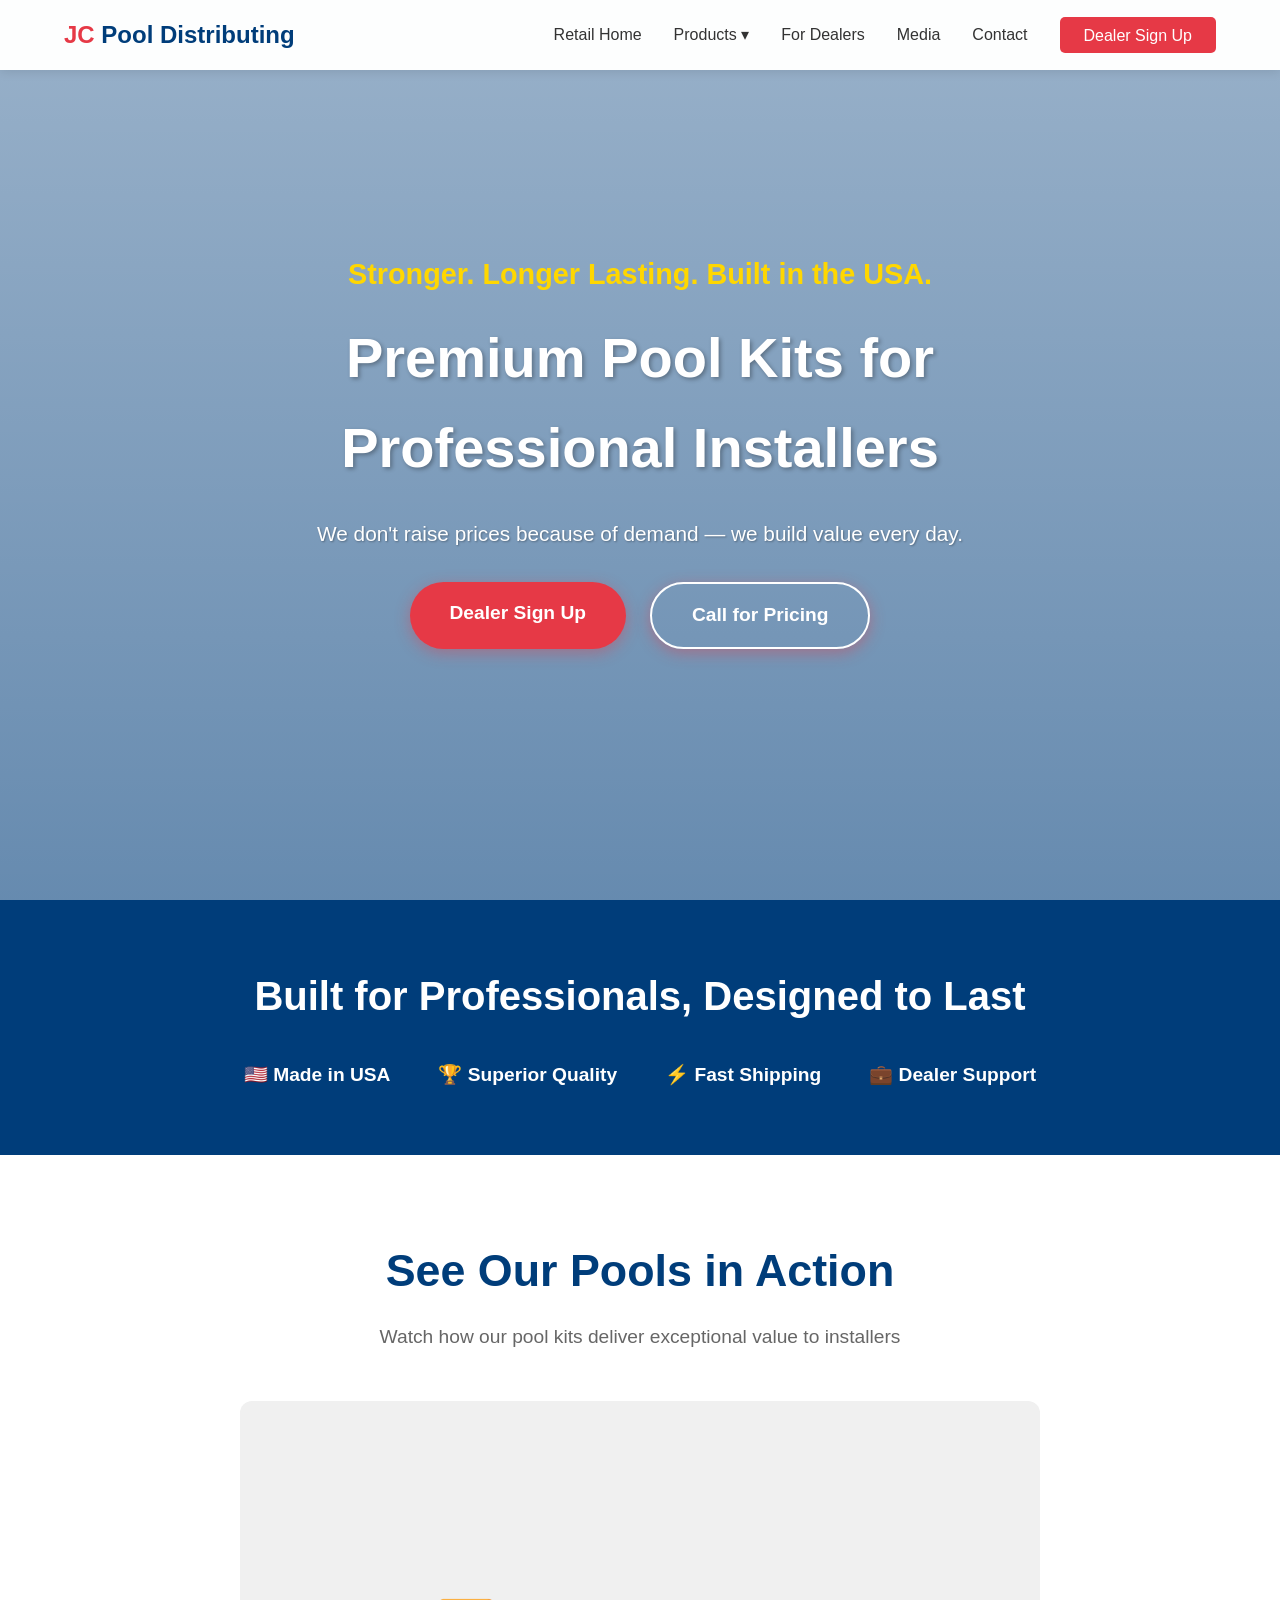
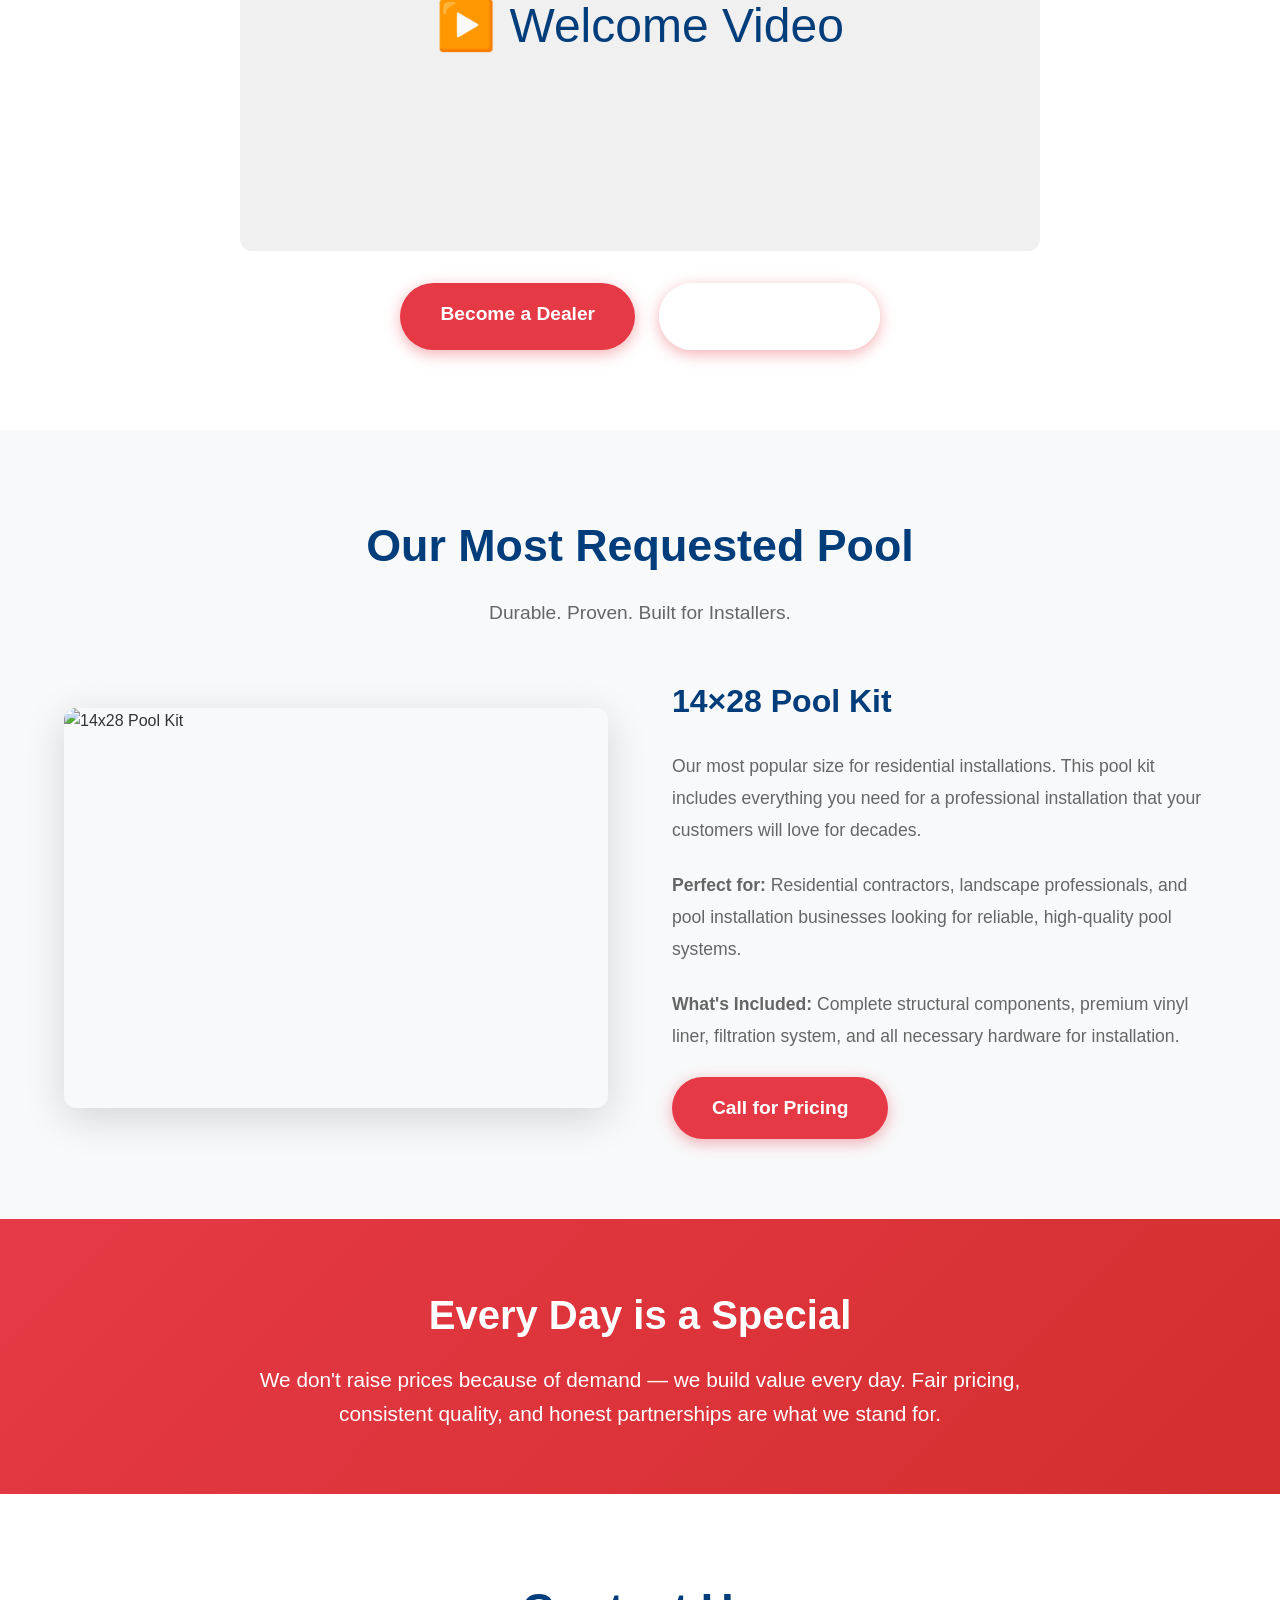
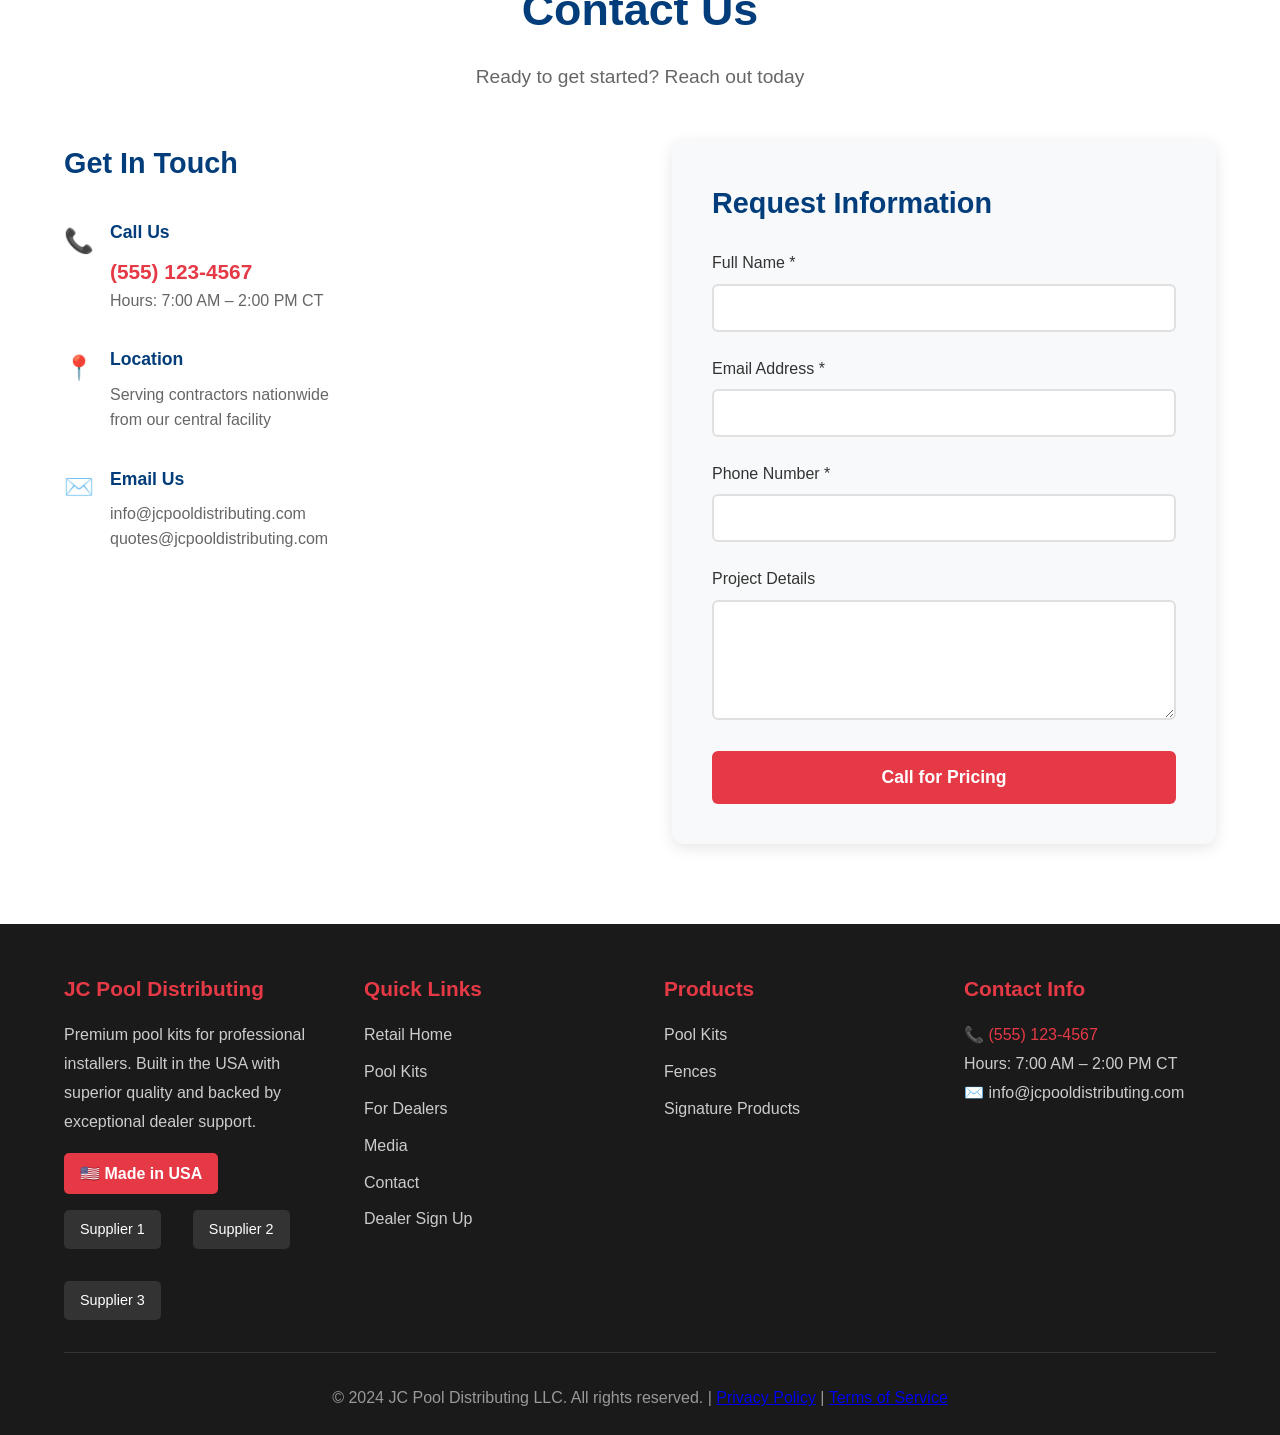
==== index.html @ 0f66ebbb "Create JC Pool Distributing website with separated CSS - Split CSS into external styles.css file for" ====
<!DOCTYPE html>
<html lang="en">
<head>
    <meta charset="UTF-8">
    <meta name="viewport" content="width=device-width, initial-scale=1.0">
    <title>JC Pool Distributing LLC - Stronger. Longer Lasting. Built in the USA.</title>
    <link rel="stylesheet" href="styles.css">
</head>
<body>
    <!-- Navigation -->
    <nav>
        <div class="nav-container">
            <div class="logo">
                <span class="logo-highlight">JC</span> Pool Distributing
            </div>
            <ul class="nav-links">
                <li><a href="index.html">Retail Home</a></li>
                <li class="dropdown">
                    <a href="#products">Products ▾</a>
                    <div class="dropdown-content">
                        <a href="pool-kits.html">Pool Kits</a>
                        <a href="fences.html">Fences</a>
                        <a href="signature-products.html">Signature Products</a>
                    </div>
                </li>
                <li><a href="for-dealers.html">For Dealers</a></li>
                <li><a href="media.html">Media</a></li>
                <li><a href="contact.html">Contact</a></li>
                <li><a href="dealer-signup.html" class="nav-cta">Dealer Sign Up</a></li>
            </ul>
        </div>
    </nav>

    <!-- Hero Section -->
    <section class="hero" id="home">
        <div class="hero-content">
            <div class="hero-tagline">Stronger. Longer Lasting. Built in the USA.</div>
            <h1>Premium Pool Kits for Professional Installers</h1>
            <p>We don't raise prices because of demand — we build value every day.</p>
            <div class="cta-buttons">
                <a href="dealer-signup.html" class="cta-button">Dealer Sign Up</a>
                <a href="tel:+15551234567" class="cta-button secondary">Call for Pricing</a>
            </div>
        </div>
    </section>

    <!-- Value Proposition -->
    <section class="value-prop">
        <h2>Built for Professionals, Designed to Last</h2>
        <div class="value-badges">
            <div class="badge">🇺🇸 Made in USA</div>
            <div class="badge">🏆 Superior Quality</div>
            <div class="badge">⚡ Fast Shipping</div>
            <div class="badge">💼 Dealer Support</div>
        </div>
    </section>

    <!-- Welcome Video Section -->
    <section class="video-section">
        <div class="section-title">
            <h2>See Our Pools in Action</h2>
            <p>Watch how our pool kits deliver exceptional value to installers</p>
        </div>
        <div class="video-placeholder">
            ▶️ Welcome Video
        </div>
        <div class="cta-buttons">
            <a href="dealer-signup.html" class="cta-button">Become a Dealer</a>
            <a href="tel:+15551234567" class="cta-button secondary">Call for Pricing</a>
        </div>
    </section>

    <!-- Featured Product -->
    <section class="featured-product">
        <div class="section-title">
            <h2>Our Most Requested Pool</h2>
            <p>Durable. Proven. Built for Installers.</p>
        </div>

        <div class="product-showcase">
            <img src="https://images.unsplash.com/photo-1584622650111-993a426fbf0a?w=800&q=80" alt="14x28 Pool Kit" class="product-image">
            <div class="product-info">
                <h3>14×28 Pool Kit</h3>
                <p>Our most popular size for residential installations. This pool kit includes everything you need for a professional installation that your customers will love for decades.</p>
                <p><strong>Perfect for:</strong> Residential contractors, landscape professionals, and pool installation businesses looking for reliable, high-quality pool systems.</p>
                <p><strong>What's Included:</strong> Complete structural components, premium vinyl liner, filtration system, and all necessary hardware for installation.</p>
                <a href="tel:+15551234567" class="cta-button">Call for Pricing</a>
            </div>
        </div>
    </section>

    <!-- Every Day is Special -->
    <section class="special-message">
        <h2>Every Day is a Special</h2>
        <p>We don't raise prices because of demand — we build value every day. Fair pricing, consistent quality, and honest partnerships are what we stand for.</p>
    </section>

    <!-- Contact Section -->
    <section class="contact" id="contact">
        <div class="section-title">
            <h2>Contact Us</h2>
            <p>Ready to get started? Reach out today</p>
        </div>

        <div class="contact-container">
            <div class="contact-info">
                <h3>Get In Touch</h3>

                <div class="contact-item">
                    <div class="contact-icon">📞</div>
                    <div class="contact-details">
                        <h4>Call Us</h4>
                        <a href="tel:+15551234567">(555) 123-4567</a>
                        <p>Hours: 7:00 AM – 2:00 PM CT</p>
                    </div>
                </div>

                <div class="contact-item">
                    <div class="contact-icon">📍</div>
                    <div class="contact-details">
                        <h4>Location</h4>
                        <p>Serving contractors nationwide<br>from our central facility</p>
                    </div>
                </div>

                <div class="contact-item">
                    <div class="contact-icon">✉️</div>
                    <div class="contact-details">
                        <h4>Email Us</h4>
                        <p>info@jcpooldistributing.com<br>quotes@jcpooldistributing.com</p>
                    </div>
                </div>
            </div>

            <div class="contact-form">
                <h3>Request Information</h3>
                <form>
                    <div class="form-group">
                        <label for="name">Full Name *</label>
                        <input type="text" id="name" name="name" required>
                    </div>

                    <div class="form-group">
                        <label for="email">Email Address *</label>
                        <input type="email" id="email" name="email" required>
                    </div>

                    <div class="form-group">
                        <label for="phone">Phone Number *</label>
                        <input type="tel" id="phone" name="phone" required>
                    </div>

                    <div class="form-group">
                        <label for="project">Project Details</label>
                        <textarea id="project" name="project"></textarea>
                    </div>

                    <button type="submit" class="submit-button">Call for Pricing</button>
                </form>
            </div>
        </div>
    </section>

    <!-- Footer -->
    <footer class="footer">
        <div class="footer-content">
            <div class="footer-section">
                <h3>JC Pool Distributing</h3>
                <p>Premium pool kits for professional installers. Built in the USA with superior quality and backed by exceptional dealer support.</p>
                <div class="made-in-usa">🇺🇸 Made in USA</div>
                <div class="supplier-logos">
                    <div class="supplier-logo">Supplier 1</div>
                    <div class="supplier-logo">Supplier 2</div>
                    <div class="supplier-logo">Supplier 3</div>
                </div>
            </div>

            <div class="footer-section">
                <h3>Quick Links</h3>
                <ul class="footer-links">
                    <li><a href="index.html">Retail Home</a></li>
                    <li><a href="pool-kits.html">Pool Kits</a></li>
                    <li><a href="for-dealers.html">For Dealers</a></li>
                    <li><a href="media.html">Media</a></li>
                    <li><a href="contact.html">Contact</a></li>
                    <li><a href="dealer-signup.html">Dealer Sign Up</a></li>
                </ul>
            </div>

            <div class="footer-section">
                <h3>Products</h3>
                <ul class="footer-links">
                    <li><a href="pool-kits.html">Pool Kits</a></li>
                    <li><a href="fences.html">Fences</a></li>
                    <li><a href="signature-products.html">Signature Products</a></li>
                </ul>
            </div>

            <div class="footer-section">
                <h3>Contact Info</h3>
                <p>📞 <a href="tel:+15551234567" style="color: #e63946;">(555) 123-4567</a></p>
                <p>Hours: 7:00 AM – 2:00 PM CT</p>
                <p>✉️ info@jcpooldistributing.com</p>
            </div>
        </div>

        <div class="footer-bottom">
            <p>&copy; 2024 JC Pool Distributing LLC. All rights reserved. | <a href="#">Privacy Policy</a> | <a href="#">Terms of Service</a></p>
        </div>
    </footer>

</body>
</html>
---- styles.css ----
* {
    margin: 0;
    padding: 0;
    box-sizing: border-box;
}

body {
    font-family: 'Segoe UI', Tahoma, Geneva, Verdana, sans-serif;
    line-height: 1.6;
    color: #333;
}

/* Navigation */
nav {
    position: fixed;
    top: 0;
    width: 100%;
    background: rgba(255, 255, 255, 0.98);
    padding: 1rem 5%;
    box-shadow: 0 2px 10px rgba(0,0,0,0.1);
    z-index: 1000;
}

.nav-container {
    display: flex;
    justify-content: space-between;
    align-items: center;
    max-width: 1400px;
    margin: 0 auto;
}

.logo {
    font-size: 1.5rem;
    font-weight: bold;
    color: #003d7a;
}

.logo-highlight {
    color: #e63946;
}

.nav-links {
    display: flex;
    gap: 2rem;
    list-style: none;
    align-items: center;
}

.nav-links a {
    text-decoration: none;
    color: #333;
    font-weight: 500;
    transition: color 0.3s;
}

.nav-links a:hover {
    color: #003d7a;
}

.nav-cta {
    background: #e63946;
    color: white !important;
    padding: 0.6rem 1.5rem;
    border-radius: 5px;
    transition: all 0.3s;
}

.nav-cta:hover {
    background: #d32f2f;
    transform: translateY(-2px);
}

/* Dropdown Menu */
.dropdown {
    position: relative;
}

.dropdown-content {
    display: none;
    position: absolute;
    top: 100%;
    left: 0;
    background: white;
    min-width: 200px;
    box-shadow: 0 4px 15px rgba(0,0,0,0.15);
    border-radius: 5px;
    margin-top: 0.5rem;
}

.dropdown:hover .dropdown-content {
    display: block;
}

.dropdown-content a {
    display: block;
    padding: 0.8rem 1.5rem;
    color: #333;
    text-decoration: none;
    transition: background 0.3s;
}

.dropdown-content a:hover {
    background: #f5f5f5;
    color: #003d7a;
}

/* Hero Section */
.hero {
    height: 100vh;
    background: linear-gradient(rgba(0, 61, 122, 0.4), rgba(0, 61, 122, 0.6)),
                url('https://images.unsplash.com/photo-1576013551627-0cc20b96c2a7?w=1920&q=80') center/cover no-repeat;
    display: flex;
    align-items: center;
    justify-content: center;
    text-align: center;
    color: white;
    padding: 0 5%;
}

.hero-content {
    max-width: 900px;
    animation: fadeInUp 1s ease-out;
}

.hero h1 {
    font-size: 3.5rem;
    margin-bottom: 1.5rem;
    font-weight: 700;
    text-shadow: 2px 2px 4px rgba(0,0,0,0.3);
}

.hero-tagline {
    font-size: 1.8rem;
    margin-bottom: 1rem;
    font-weight: 600;
    color: #ffd700;
}

.hero p {
    font-size: 1.3rem;
    margin-bottom: 2rem;
    text-shadow: 1px 1px 2px rgba(0,0,0,0.3);
}

.cta-buttons {
    display: flex;
    gap: 1.5rem;
    justify-content: center;
    flex-wrap: wrap;
}

.cta-button {
    display: inline-block;
    padding: 1rem 2.5rem;
    background: #e63946;
    color: white;
    text-decoration: none;
    font-size: 1.2rem;
    font-weight: 600;
    border-radius: 50px;
    transition: all 0.3s;
    box-shadow: 0 4px 15px rgba(230,57,70,0.4);
}

.cta-button:hover {
    background: #d32f2f;
    transform: translateY(-3px);
    box-shadow: 0 6px 20px rgba(230,57,70,0.6);
}

.cta-button.secondary {
    background: transparent;
    border: 2px solid white;
}

.cta-button.secondary:hover {
    background: white;
    color: #003d7a;
}

@keyframes fadeInUp {
    from {
        opacity: 0;
        transform: translateY(30px);
    }
    to {
        opacity: 1;
        transform: translateY(0);
    }
}

/* Value Proposition Section */
.value-prop {
    padding: 4rem 5%;
    background: #003d7a;
    color: white;
    text-align: center;
}

.value-prop h2 {
    font-size: 2.5rem;
    margin-bottom: 1rem;
}

.value-badges {
    display: flex;
    justify-content: center;
    gap: 3rem;
    margin-top: 2rem;
    flex-wrap: wrap;
}

.badge {
    font-size: 1.2rem;
    font-weight: 600;
}

/* Video Section */
.video-section {
    padding: 5rem 5%;
    background: white;
    text-align: center;
}

.section-title {
    text-align: center;
    margin-bottom: 3rem;
}

.section-title h2 {
    font-size: 2.8rem;
    color: #003d7a;
    margin-bottom: 1rem;
}

.section-title p {
    font-size: 1.2rem;
    color: #666;
}

.video-placeholder {
    max-width: 800px;
    margin: 0 auto 2rem;
    aspect-ratio: 16/9;
    background: #f0f0f0;
    border-radius: 12px;
    display: flex;
    align-items: center;
    justify-content: center;
    font-size: 3rem;
    color: #003d7a;
    cursor: pointer;
    transition: transform 0.3s;
}

.video-placeholder:hover {
    transform: scale(1.02);
}

/* Featured Product */
.featured-product {
    padding: 5rem 5%;
    background: #f8f9fa;
}

.product-showcase {
    max-width: 1200px;
    margin: 3rem auto 0;
    display: grid;
    grid-template-columns: 1fr 1fr;
    gap: 4rem;
    align-items: center;
}

.product-image {
    width: 100%;
    height: 400px;
    object-fit: cover;
    border-radius: 12px;
    box-shadow: 0 10px 40px rgba(0,0,0,0.15);
}

.product-info h3 {
    font-size: 2rem;
    color: #003d7a;
    margin-bottom: 1.5rem;
}

.product-info p {
    color: #666;
    line-height: 1.8;
    margin-bottom: 1.5rem;
    font-size: 1.1rem;
}

/* Special Message */
.special-message {
    padding: 4rem 5%;
    background: linear-gradient(135deg, #e63946 0%, #d32f2f 100%);
    color: white;
    text-align: center;
}

.special-message h2 {
    font-size: 2.5rem;
    margin-bottom: 1rem;
}

.special-message p {
    font-size: 1.3rem;
    max-width: 800px;
    margin: 0 auto;
}

/* Contact Section */
.contact {
    padding: 5rem 5%;
    background: white;
}

.contact-container {
    max-width: 1200px;
    margin: 3rem auto 0;
    display: grid;
    grid-template-columns: 1fr 1fr;
    gap: 4rem;
}

.contact-info h3 {
    font-size: 1.8rem;
    color: #003d7a;
    margin-bottom: 2rem;
}

.contact-item {
    display: flex;
    align-items: flex-start;
    gap: 1rem;
    margin-bottom: 2rem;
}

.contact-icon {
    font-size: 1.5rem;
    margin-top: 0.2rem;
    color: #e63946;
}

.contact-details h4 {
    font-size: 1.1rem;
    margin-bottom: 0.5rem;
    color: #003d7a;
}

.contact-details p {
    color: #666;
    line-height: 1.6;
}

.contact-details a {
    color: #e63946;
    text-decoration: none;
    font-weight: 600;
    font-size: 1.3rem;
}

.contact-details a:hover {
    text-decoration: underline;
}

.contact-form {
    background: #f8f9fa;
    padding: 2.5rem;
    border-radius: 12px;
    box-shadow: 0 4px 15px rgba(0,0,0,0.1);
}

.contact-form h3 {
    color: #003d7a;
    font-size: 1.8rem;
    margin-bottom: 1.5rem;
}

.form-group {
    margin-bottom: 1.5rem;
}

.form-group label {
    display: block;
    color: #333;
    font-weight: 500;
    margin-bottom: 0.5rem;
}

.form-group input,
.form-group textarea,
.form-group select {
    width: 100%;
    padding: 0.8rem;
    border: 2px solid #e0e0e0;
    border-radius: 6px;
    font-size: 1rem;
    font-family: inherit;
    transition: border-color 0.3s;
}

.form-group input:focus,
.form-group textarea:focus,
.form-group select:focus {
    outline: none;
    border-color: #003d7a;
}

.form-group textarea {
    resize: vertical;
    min-height: 120px;
}

.submit-button {
    width: 100%;
    padding: 1rem;
    background: #e63946;
    color: white;
    border: none;
    border-radius: 6px;
    font-size: 1.1rem;
    font-weight: 600;
    cursor: pointer;
    transition: all 0.3s;
}

.submit-button:hover {
    background: #d32f2f;
    transform: translateY(-2px);
    box-shadow: 0 4px 15px rgba(230,57,70,0.4);
}

/* Footer */
.footer {
    background: #1a1a1a;
    color: white;
    padding: 3rem 5% 1.5rem;
}

.footer-content {
    max-width: 1200px;
    margin: 0 auto;
    display: grid;
    grid-template-columns: repeat(auto-fit, minmax(250px, 1fr));
    gap: 3rem;
    margin-bottom: 2rem;
}

.footer-section h3 {
    font-size: 1.3rem;
    margin-bottom: 1rem;
    color: #e63946;
}

.footer-section p,
.footer-section a {
    color: #ccc;
    line-height: 1.8;
    text-decoration: none;
}

.footer-section a:hover {
    color: #e63946;
}

.footer-links {
    list-style: none;
}

.footer-links li {
    margin-bottom: 0.5rem;
}

.made-in-usa {
    background: #e63946;
    color: white;
    padding: 0.5rem 1rem;
    border-radius: 5px;
    display: inline-block;
    font-weight: 600;
    margin-top: 1rem;
}

.supplier-logos {
    display: flex;
    gap: 2rem;
    flex-wrap: wrap;
    margin-top: 1rem;
    align-items: center;
}

.supplier-logo {
    padding: 0.5rem 1rem;
    background: #333;
    border-radius: 5px;
    font-size: 0.9rem;
    transition: background 0.3s;
}

.supplier-logo:hover {
    background: #444;
}

.footer-bottom {
    text-align: center;
    padding-top: 2rem;
    border-top: 1px solid #333;
    color: #999;
}

/* Checkbox Group */
.checkbox-group {
    display: flex;
    flex-direction: column;
    gap: 0.5rem;
}

.checkbox-group label {
    display: flex;
    align-items: center;
    gap: 0.5rem;
    font-weight: normal;
}

.checkbox-group input[type="checkbox"] {
    width: auto;
}

/* Responsive Design */
@media (max-width: 768px) {
    .hero h1 {
        font-size: 2.5rem;
    }

    .hero p {
        font-size: 1.2rem;
    }

    .nav-links {
        gap: 1rem;
        font-size: 0.9rem;
    }

    .logo {
        font-size: 1.3rem;
    }

    .section-title h2 {
        font-size: 2.2rem;
    }

    .product-showcase {
        grid-template-columns: 1fr;
        gap: 2rem;
    }

    .product-image {
        height: 300px;
    }

    .contact-container {
        grid-template-columns: 1fr;
        gap: 3rem;
    }

    .footer-content {
        grid-template-columns: 1fr;
        gap: 2rem;
    }

    .cta-buttons {
        flex-direction: column;
    }

    .value-badges {
        flex-direction: column;
        gap: 1rem;
    }
}

@media (max-width: 480px) {
    .hero h1 {
        font-size: 2rem;
    }

    .hero-tagline {
        font-size: 1.4rem;
    }

    .hero p {
        font-size: 1rem;
    }

    .cta-button {
        padding: 0.8rem 2rem;
        font-size: 1rem;
    }

    .section-title h2 {
        font-size: 1.8rem;
    }

    .contact-form {
        padding: 1.5rem;
    }

    .contact-info h3,
    .contact-form h3 {
        font-size: 1.5rem;
    }

    .product-image {
        height: 250px;
    }
}
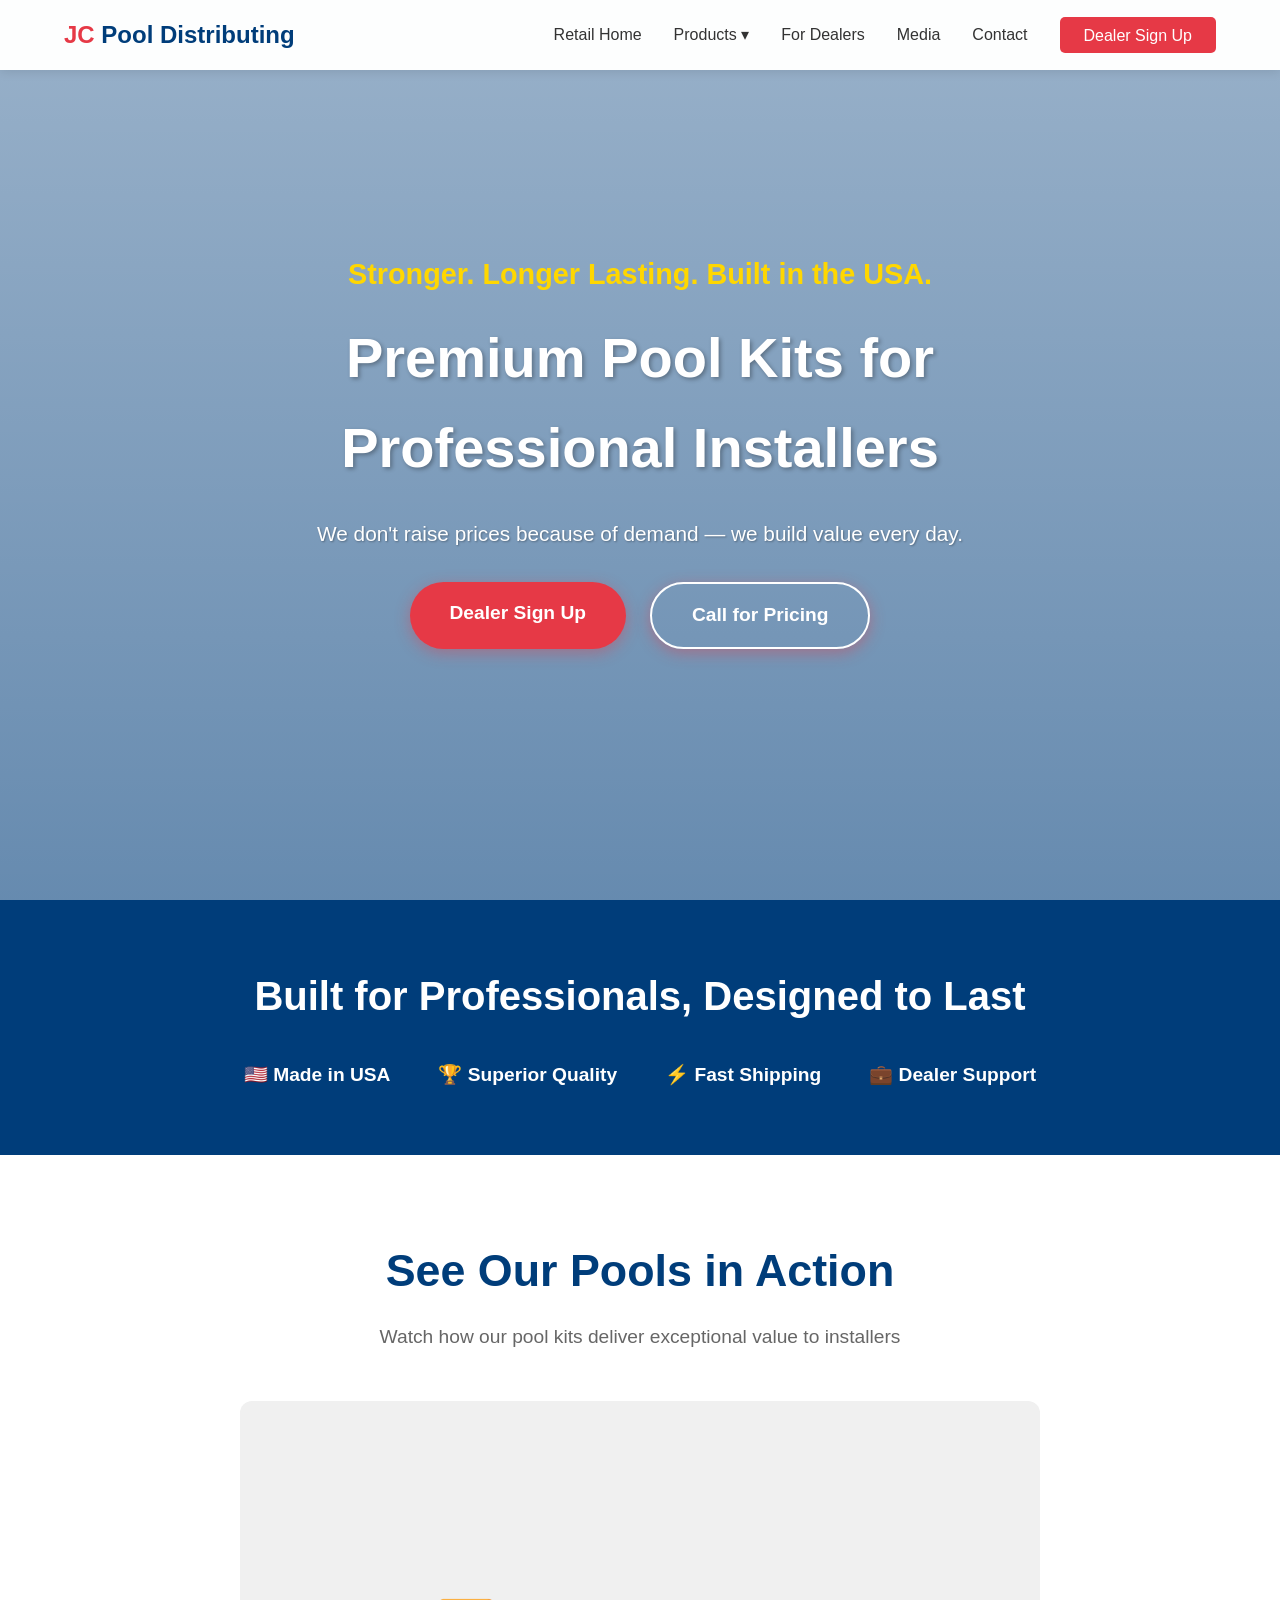
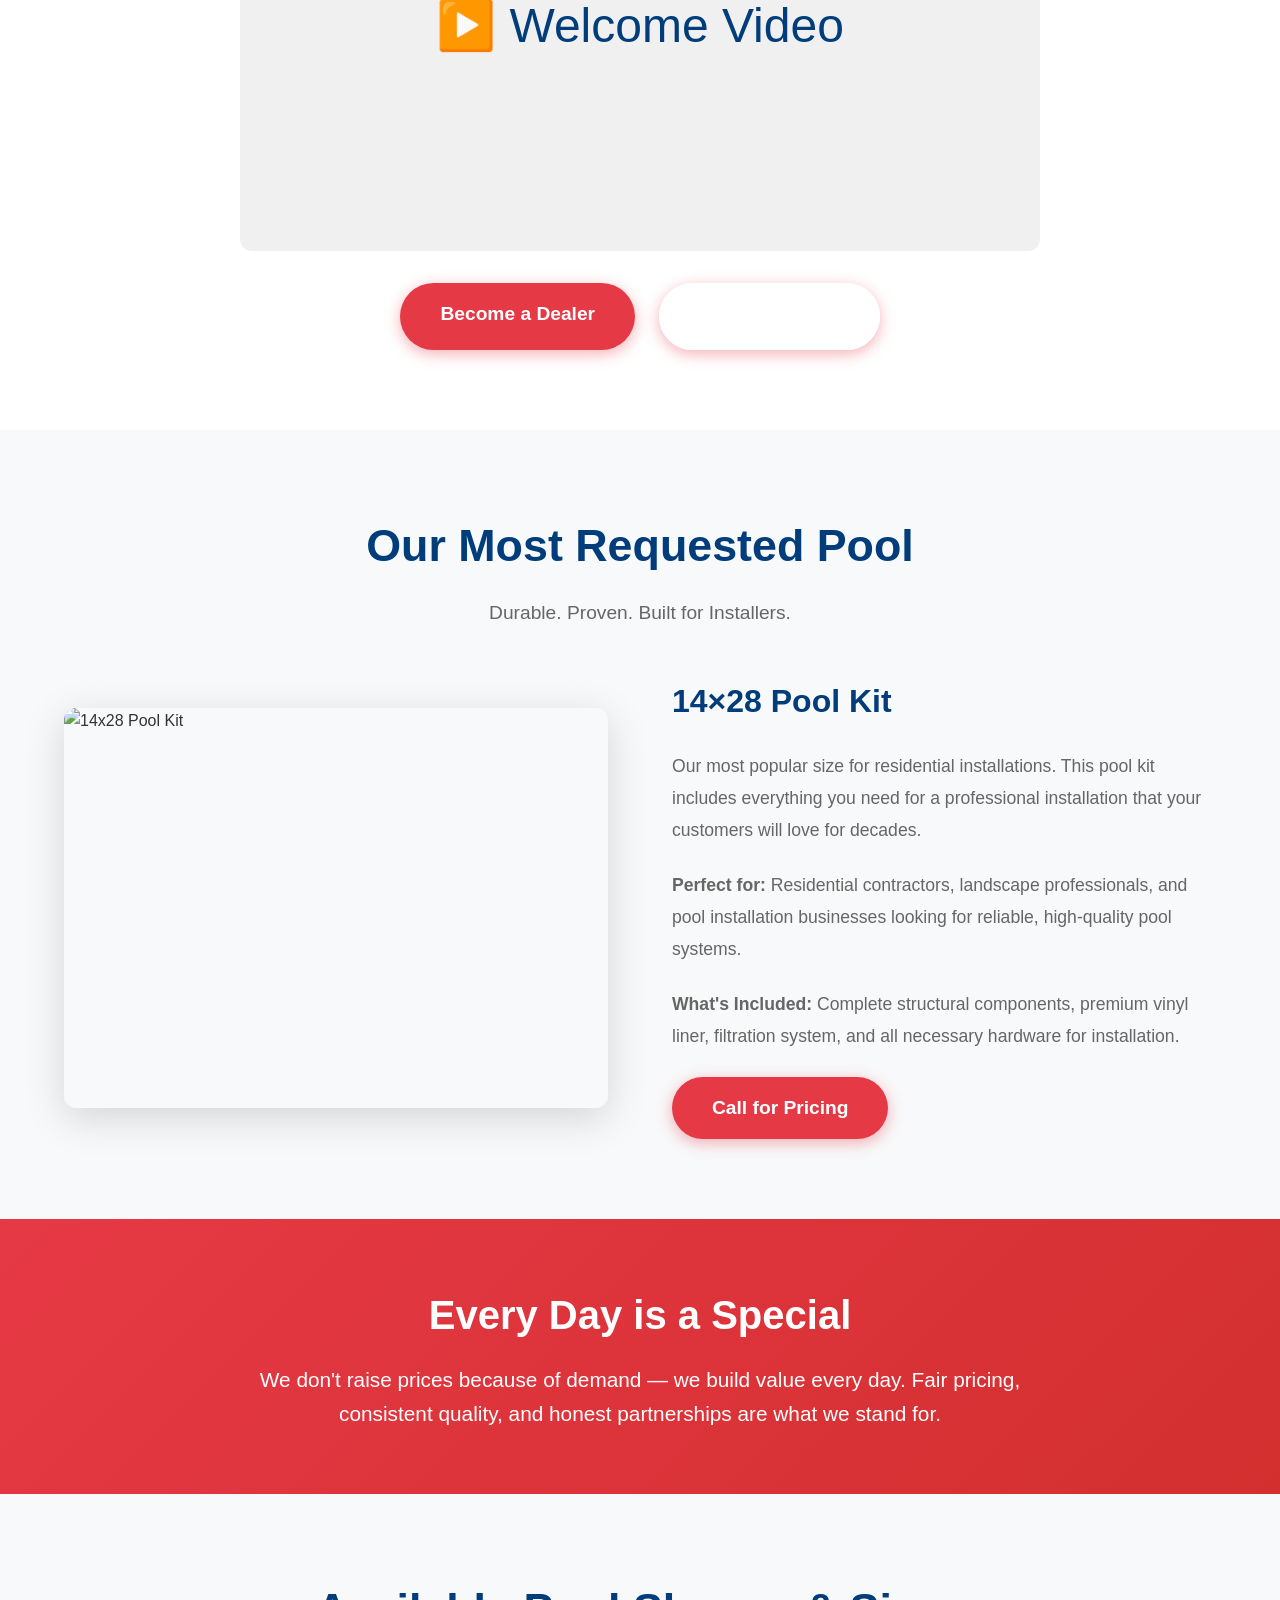
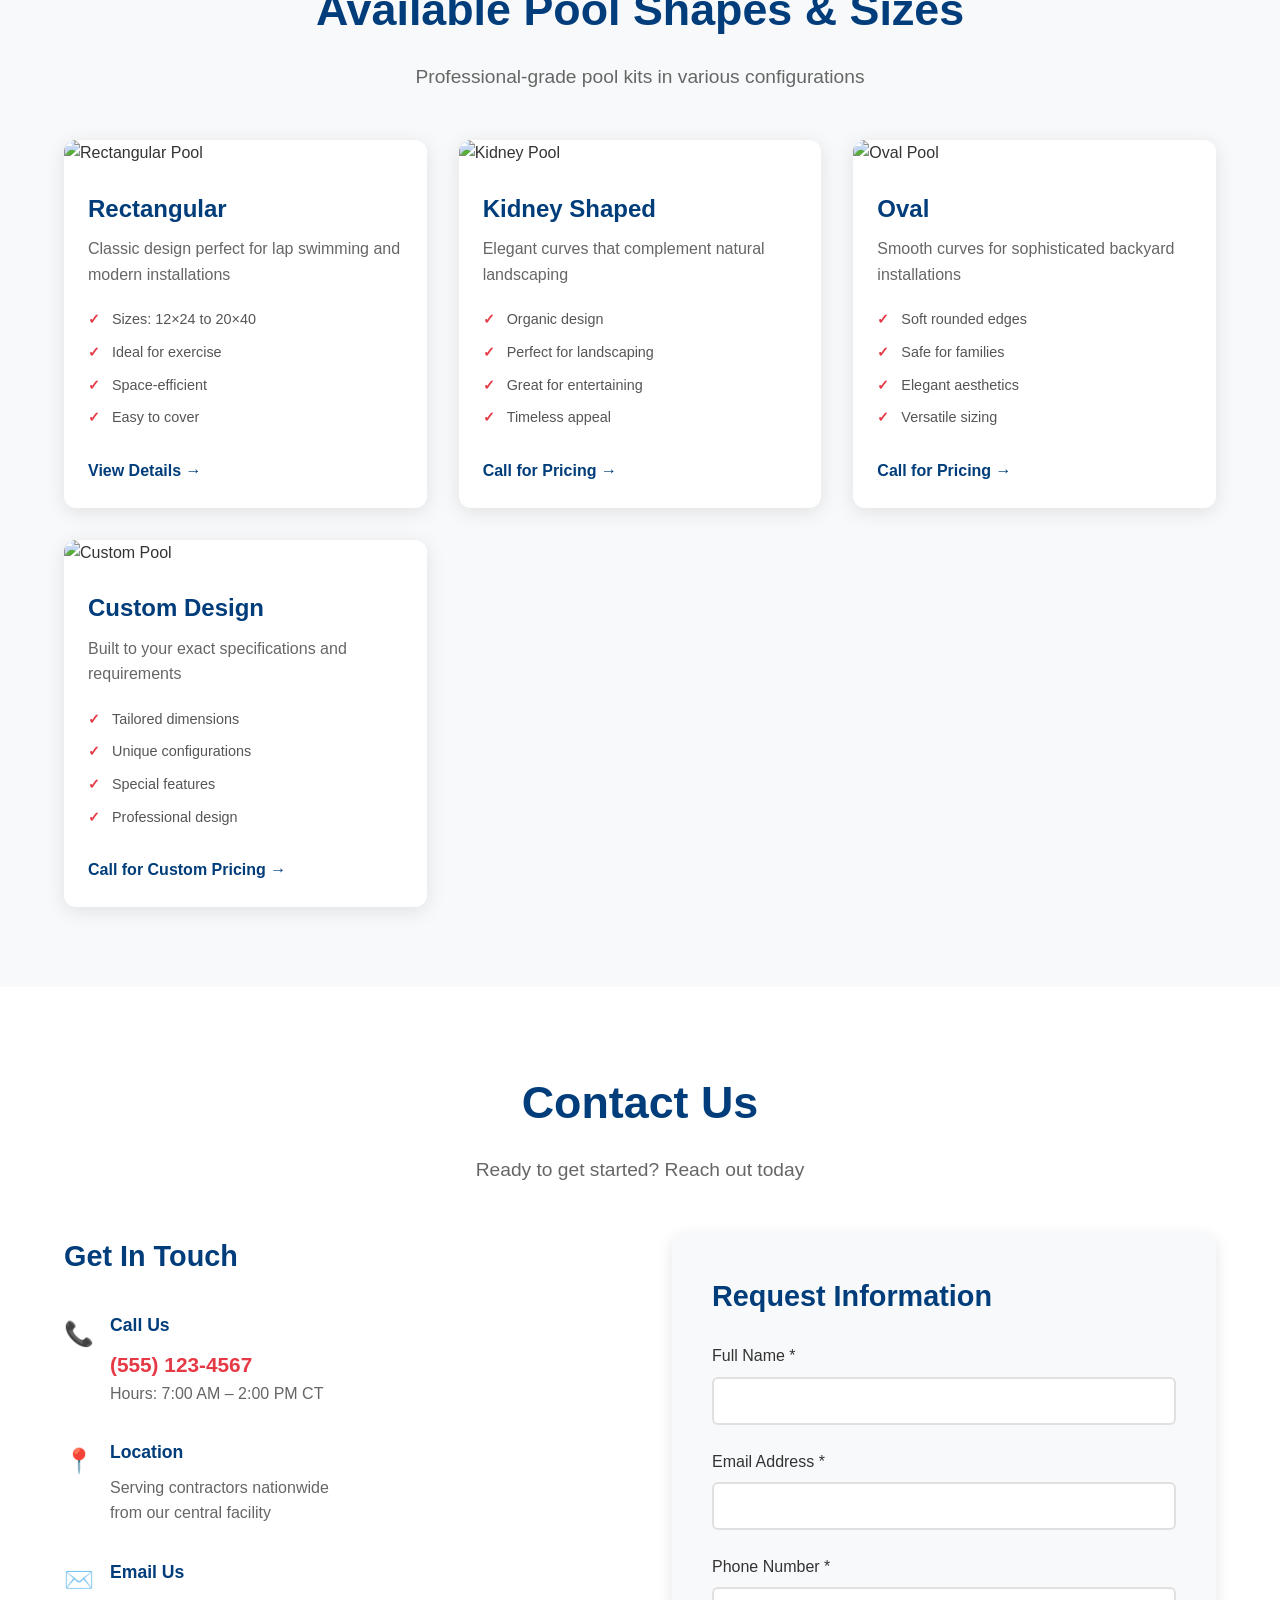
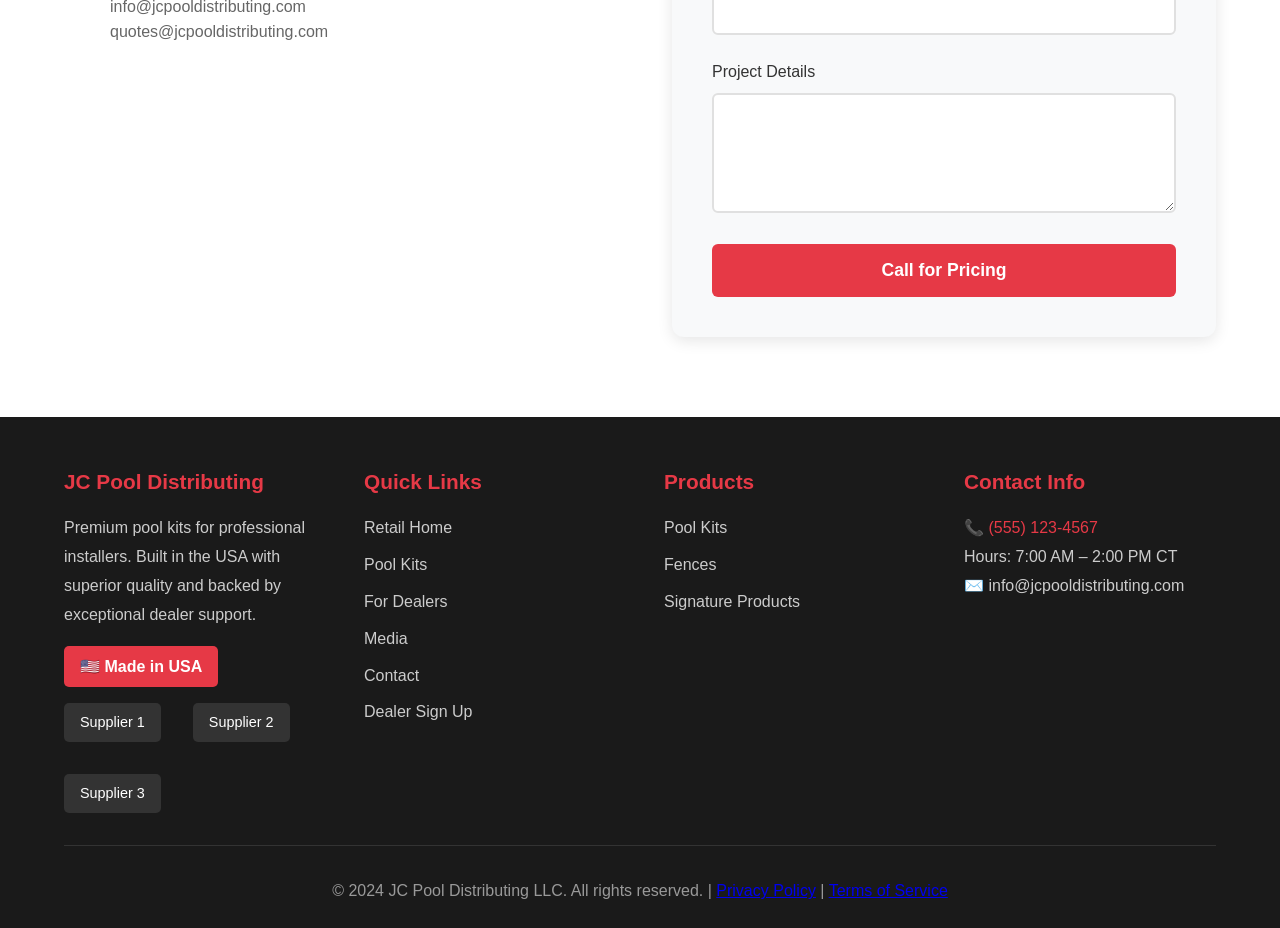
==== commit 20d7602c: "Add pool shapes showcase section to homepage - Added new "Available Pool Shapes & Sizes" section to " ====
--- a/index.html
+++ b/index.html
@@ -95,6 +95,80 @@
         <p>We don't raise prices because of demand — we build value every day. Fair pricing, consistent quality, and honest partnerships are what we stand for.</p>
     </section>
 
+    <!-- Pool Shapes Section -->
+    <section class="pool-shapes">
+        <div class="section-title">
+            <h2>Available Pool Shapes & Sizes</h2>
+            <p>Professional-grade pool kits in various configurations</p>
+        </div>
+
+        <div class="shapes-grid">
+            <!-- Rectangular Pool -->
+            <div class="shape-card">
+                <img src="https://images.unsplash.com/photo-1584622650111-993a426fbf0a?w=800&q=80" alt="Rectangular Pool" class="shape-image">
+                <div class="shape-content">
+                    <h3>Rectangular</h3>
+                    <p>Classic design perfect for lap swimming and modern installations</p>
+                    <ul class="shape-features">
+                        <li>Sizes: 12×24 to 20×40</li>
+                        <li>Ideal for exercise</li>
+                        <li>Space-efficient</li>
+                        <li>Easy to cover</li>
+                    </ul>
+                    <a href="pool-kits.html" class="shape-link">View Details →</a>
+                </div>
+            </div>
+
+            <!-- Kidney Pool -->
+            <div class="shape-card">
+                <img src="https://images.unsplash.com/photo-1575429198097-0414ec08e8cd?w=800&q=80" alt="Kidney Pool" class="shape-image">
+                <div class="shape-content">
+                    <h3>Kidney Shaped</h3>
+                    <p>Elegant curves that complement natural landscaping</p>
+                    <ul class="shape-features">
+                        <li>Organic design</li>
+                        <li>Perfect for landscaping</li>
+                        <li>Great for entertaining</li>
+                        <li>Timeless appeal</li>
+                    </ul>
+                    <a href="tel:+15551234567" class="shape-link">Call for Pricing →</a>
+                </div>
+            </div>
+
+            <!-- Oval Pool -->
+            <div class="shape-card">
+                <img src="https://images.unsplash.com/photo-1566737236500-c8ac43014a67?w=800&q=80" alt="Oval Pool" class="shape-image">
+                <div class="shape-content">
+                    <h3>Oval</h3>
+                    <p>Smooth curves for sophisticated backyard installations</p>
+                    <ul class="shape-features">
+                        <li>Soft rounded edges</li>
+                        <li>Safe for families</li>
+                        <li>Elegant aesthetics</li>
+                        <li>Versatile sizing</li>
+                    </ul>
+                    <a href="tel:+15551234567" class="shape-link">Call for Pricing →</a>
+                </div>
+            </div>
+
+            <!-- Custom Pool -->
+            <div class="shape-card">
+                <img src="https://images.unsplash.com/photo-1519378058457-4c29a0a2efac?w=800&q=80" alt="Custom Pool" class="shape-image">
+                <div class="shape-content">
+                    <h3>Custom Design</h3>
+                    <p>Built to your exact specifications and requirements</p>
+                    <ul class="shape-features">
+                        <li>Tailored dimensions</li>
+                        <li>Unique configurations</li>
+                        <li>Special features</li>
+                        <li>Professional design</li>
+                    </ul>
+                    <a href="tel:+15551234567" class="shape-link">Call for Custom Pricing →</a>
+                </div>
+            </div>
+        </div>
+    </section>
+
     <!-- Contact Section -->
     <section class="contact" id="contact">
         <div class="section-title">
--- a/styles.css
+++ b/styles.css
@@ -312,6 +312,85 @@
     margin: 0 auto;
 }
 
+/* Pool Shapes Section */
+.pool-shapes {
+    padding: 5rem 5%;
+    background: #f8f9fa;
+}
+
+.shapes-grid {
+    display: grid;
+    grid-template-columns: repeat(auto-fit, minmax(280px, 1fr));
+    gap: 2rem;
+    max-width: 1200px;
+    margin: 3rem auto 0;
+}
+
+.shape-card {
+    background: white;
+    border-radius: 12px;
+    overflow: hidden;
+    box-shadow: 0 4px 20px rgba(0,0,0,0.1);
+    transition: all 0.3s;
+}
+
+.shape-card:hover {
+    transform: translateY(-10px);
+    box-shadow: 0 8px 30px rgba(0,61,122,0.2);
+}
+
+.shape-image {
+    width: 100%;
+    height: 250px;
+    object-fit: cover;
+}
+
+.shape-content {
+    padding: 1.5rem;
+}
+
+.shape-content h3 {
+    font-size: 1.5rem;
+    color: #003d7a;
+    margin-bottom: 0.5rem;
+}
+
+.shape-content p {
+    color: #666;
+    margin-bottom: 1rem;
+}
+
+.shape-features {
+    list-style: none;
+    margin-bottom: 1.5rem;
+}
+
+.shape-features li {
+    padding: 0.3rem 0;
+    color: #555;
+    font-size: 0.9rem;
+}
+
+.shape-features li:before {
+    content: "✓ ";
+    color: #e63946;
+    font-weight: bold;
+    margin-right: 0.5rem;
+}
+
+.shape-link {
+    display: inline-block;
+    color: #003d7a;
+    text-decoration: none;
+    font-weight: 600;
+    transition: all 0.3s;
+}
+
+.shape-link:hover {
+    color: #e63946;
+    transform: translateX(5px);
+}
+
 /* Contact Section */
 .contact {
     padding: 5rem 5%;
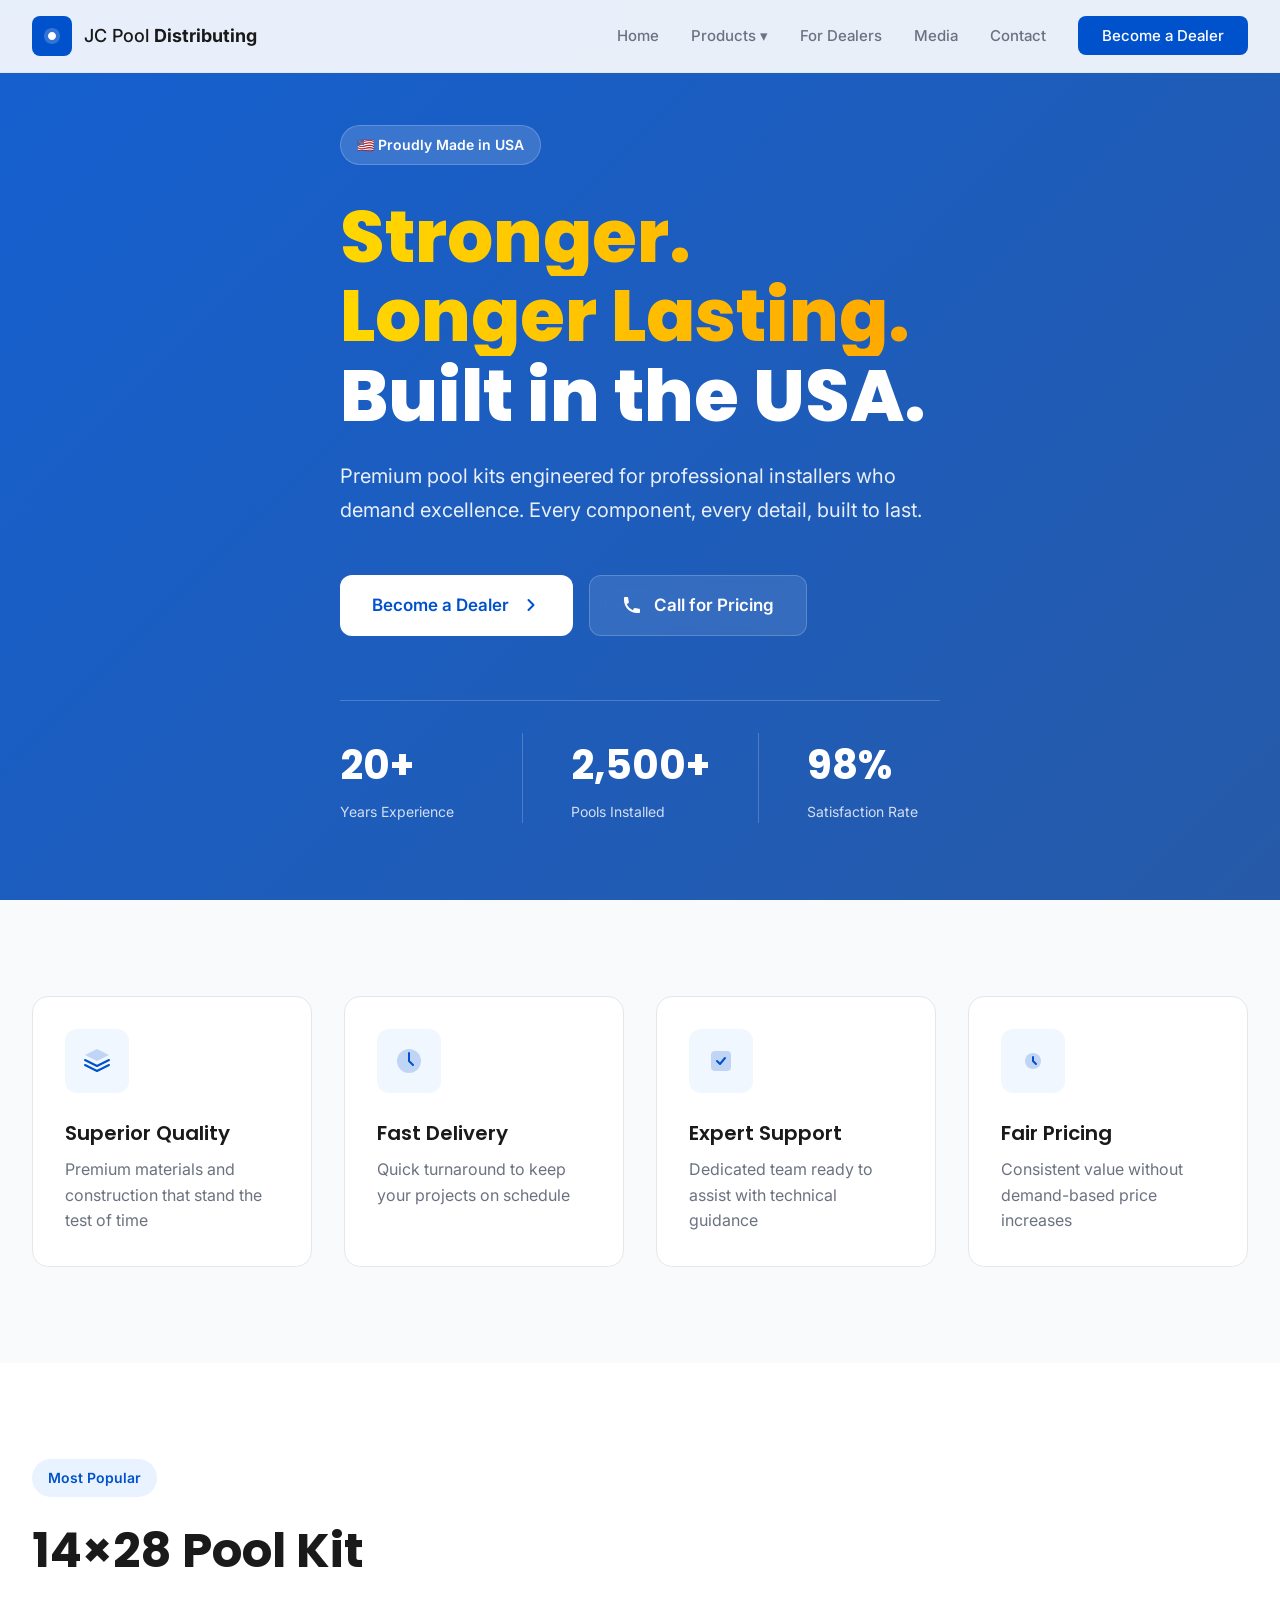
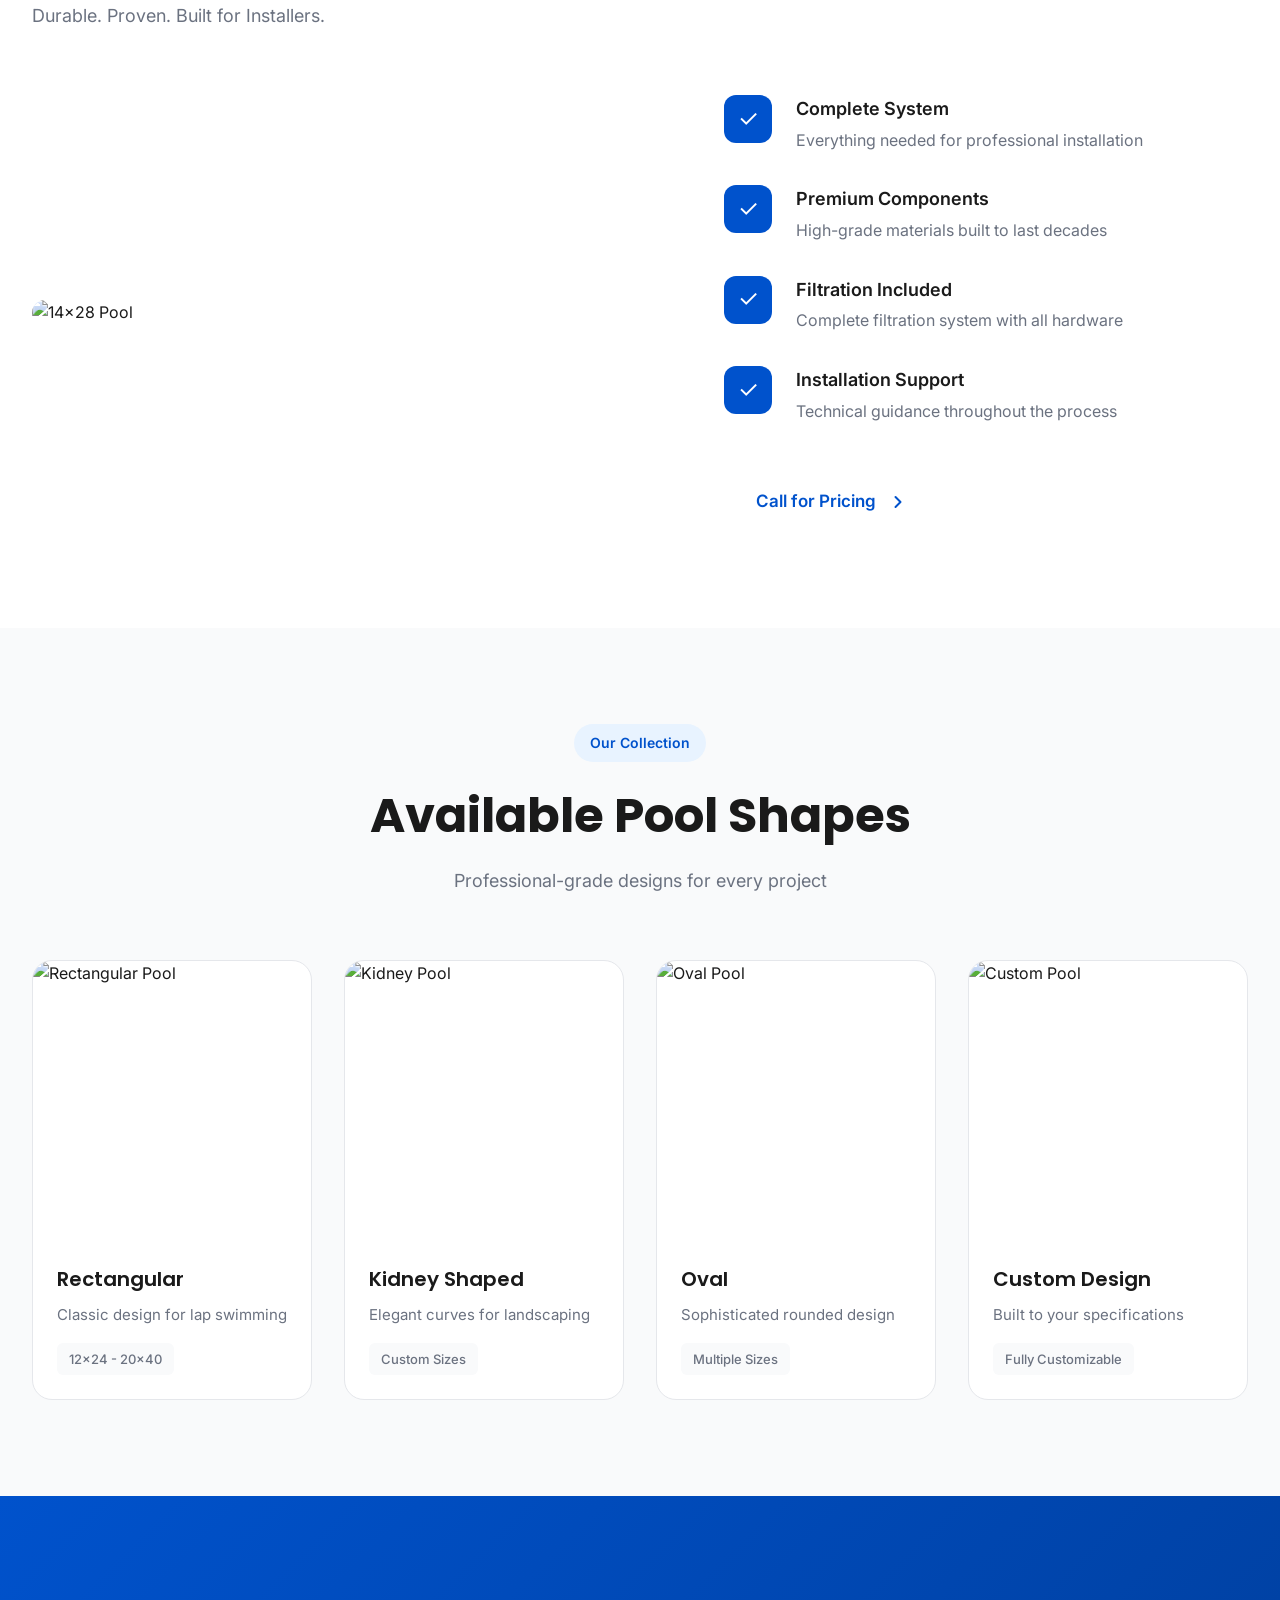
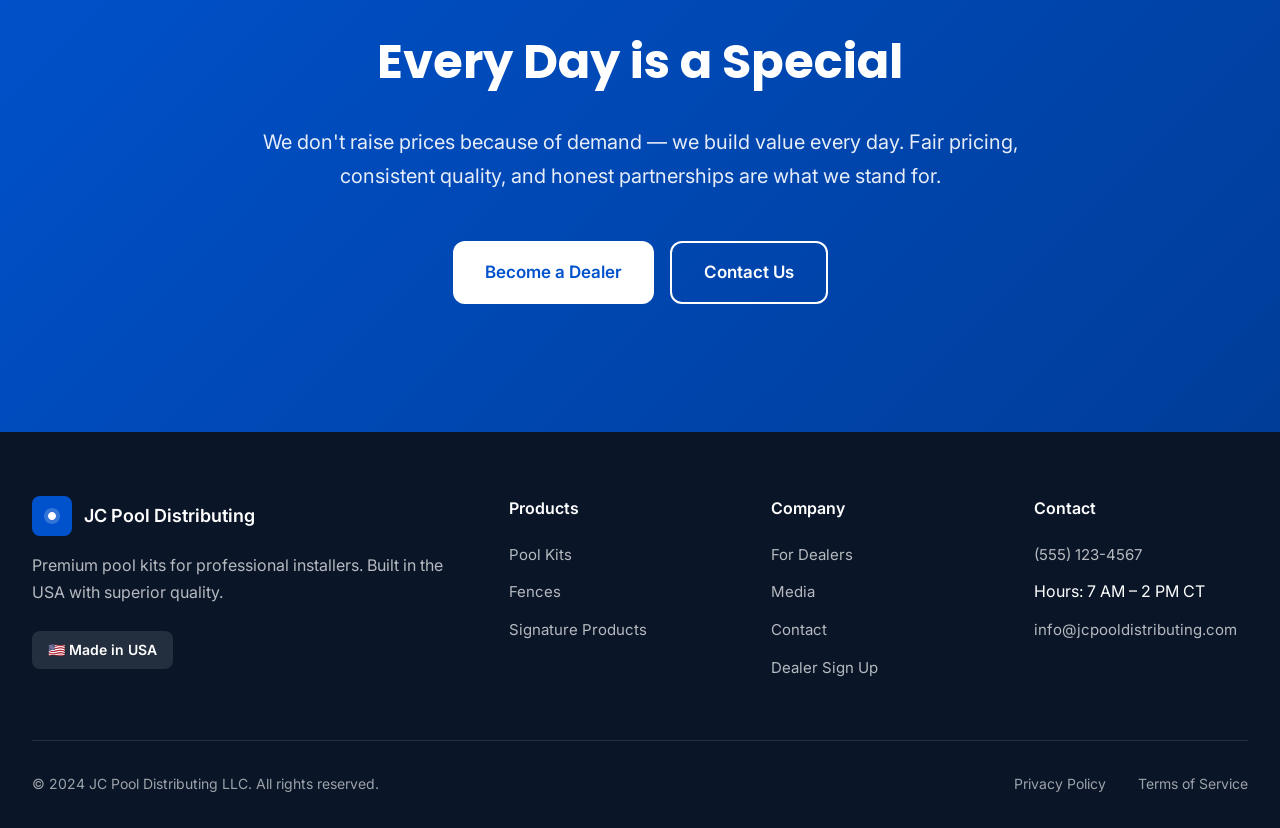
==== commit 9ccfb284: "Add modern homepage design with contemporary UI/UX - Created completely redesigned homepage (index.h" ====
--- a/index.html
+++ b/index.html
@@ -3,18 +3,26 @@
 <head>
     <meta charset="UTF-8">
     <meta name="viewport" content="width=device-width, initial-scale=1.0">
-    <title>JC Pool Distributing LLC - Stronger. Longer Lasting. Built in the USA.</title>
-    <link rel="stylesheet" href="styles.css">
+    <title>JC Pool Distributing LLC - Premium Pool Kits Built in USA</title>
+    <link rel="preconnect" href="https://fonts.googleapis.com">
+    <link rel="preconnect" href="https://fonts.gstatic.com" crossorigin>
+    <link href="https://fonts.googleapis.com/css2?family=Inter:wght@300;400;500;600;700;800&family=Poppins:wght@600;700;800&display=swap" rel="stylesheet">
+    <link rel="stylesheet" href="styles-modern.css">
 </head>
 <body>
     <!-- Navigation -->
-    <nav>
+    <nav class="modern-nav">
         <div class="nav-container">
             <div class="logo">
-                <span class="logo-highlight">JC</span> Pool Distributing
+                <svg width="40" height="40" viewBox="0 0 40 40" fill="none">
+                    <rect width="40" height="40" rx="8" fill="#0052CC"/>
+                    <path d="M12 20C12 15.5817 15.5817 12 20 12C24.4183 12 28 15.5817 28 20C28 24.4183 24.4183 28 20 28C15.5817 28 12 24.4183 12 20Z" fill="white" fill-opacity="0.2"/>
+                    <path d="M16 20C16 17.7909 17.7909 16 20 16C22.2091 16 24 17.7909 24 20C24 22.2091 22.2091 24 20 24C17.7909 24 16 22.2091 16 20Z" fill="white"/>
+                </svg>
+                <span>JC Pool <strong>Distributing</strong></span>
             </div>
             <ul class="nav-links">
-                <li><a href="index.html">Retail Home</a></li>
+                <li><a href="index.html">Home</a></li>
                 <li class="dropdown">
                     <a href="#products">Products ▾</a>
                     <div class="dropdown-content">
@@ -26,260 +34,297 @@
                 <li><a href="for-dealers.html">For Dealers</a></li>
                 <li><a href="media.html">Media</a></li>
                 <li><a href="contact.html">Contact</a></li>
-                <li><a href="dealer-signup.html" class="nav-cta">Dealer Sign Up</a></li>
+                <li><a href="dealer-signup.html" class="btn-primary">Become a Dealer</a></li>
             </ul>
         </div>
     </nav>
 
     <!-- Hero Section -->
-    <section class="hero" id="home">
-        <div class="hero-content">
-            <div class="hero-tagline">Stronger. Longer Lasting. Built in the USA.</div>
-            <h1>Premium Pool Kits for Professional Installers</h1>
-            <p>We don't raise prices because of demand — we build value every day.</p>
-            <div class="cta-buttons">
-                <a href="dealer-signup.html" class="cta-button">Dealer Sign Up</a>
-                <a href="tel:+15551234567" class="cta-button secondary">Call for Pricing</a>
-            </div>
-        </div>
-    </section>
-
-    <!-- Value Proposition -->
-    <section class="value-prop">
-        <h2>Built for Professionals, Designed to Last</h2>
-        <div class="value-badges">
-            <div class="badge">🇺🇸 Made in USA</div>
-            <div class="badge">🏆 Superior Quality</div>
-            <div class="badge">⚡ Fast Shipping</div>
-            <div class="badge">💼 Dealer Support</div>
-        </div>
-    </section>
-
-    <!-- Welcome Video Section -->
-    <section class="video-section">
-        <div class="section-title">
-            <h2>See Our Pools in Action</h2>
-            <p>Watch how our pool kits deliver exceptional value to installers</p>
-        </div>
-        <div class="video-placeholder">
-            ▶️ Welcome Video
-        </div>
-        <div class="cta-buttons">
-            <a href="dealer-signup.html" class="cta-button">Become a Dealer</a>
-            <a href="tel:+15551234567" class="cta-button secondary">Call for Pricing</a>
+    <section class="hero-modern">
+        <div class="hero-background">
+            <img src="https://images.unsplash.com/photo-1576013551627-0cc20b96c2a7?w=2000&q=90" alt="Premium Pool" class="hero-img">
+            <div class="hero-overlay"></div>
+        </div>
+        <div class="hero-content-modern">
+            <div class="hero-badge">🇺🇸 Proudly Made in USA</div>
+            <h1 class="hero-title">
+                <span class="highlight">Stronger.</span>
+                <span class="highlight">Longer Lasting.</span>
+                Built in the USA.
+            </h1>
+            <p class="hero-subtitle">Premium pool kits engineered for professional installers who demand excellence. Every component, every detail, built to last.</p>
+            <div class="hero-cta">
+                <a href="dealer-signup.html" class="btn-large btn-primary-solid">
+                    <span>Become a Dealer</span>
+                    <svg width="20" height="20" viewBox="0 0 20 20" fill="none">
+                        <path d="M7.5 15L12.5 10L7.5 5" stroke="currentColor" stroke-width="2" stroke-linecap="round" stroke-linejoin="round"/>
+                    </svg>
+                </a>
+                <a href="tel:+15551234567" class="btn-large btn-glass">
+                    <svg width="20" height="20" viewBox="0 0 20 20" fill="none">
+                        <path d="M2 3C2 2.44772 2.44772 2 3 2H5.15287C5.64171 2 6.0589 2.35341 6.13927 2.8356L6.87858 7.27147C6.95075 7.70451 6.73206 8.13397 6.3394 8.3303L4.79126 9.10437C5.90756 11.8783 8.12168 14.0924 10.8956 15.2087L11.6697 13.6606C11.866 13.2679 12.2955 13.0492 12.7285 13.1214L17.1644 13.8607C17.6466 13.9411 18 14.3583 18 14.8471V17C18 17.5523 17.5523 18 17 18H15C7.8203 18 2 12.1797 2 5V3Z" fill="currentColor"/>
+                    </svg>
+                    <span>Call for Pricing</span>
+                </a>
+            </div>
+            <div class="hero-stats">
+                <div class="stat-item">
+                    <div class="stat-number">20+</div>
+                    <div class="stat-label">Years Experience</div>
+                </div>
+                <div class="stat-divider"></div>
+                <div class="stat-item">
+                    <div class="stat-number">2,500+</div>
+                    <div class="stat-label">Pools Installed</div>
+                </div>
+                <div class="stat-divider"></div>
+                <div class="stat-item">
+                    <div class="stat-number">98%</div>
+                    <div class="stat-label">Satisfaction Rate</div>
+                </div>
+            </div>
+        </div>
+    </section>
+
+    <!-- Value Props -->
+    <section class="value-props">
+        <div class="container">
+            <div class="value-grid">
+                <div class="value-card">
+                    <div class="value-icon">
+                        <svg width="32" height="32" viewBox="0 0 32 32" fill="none">
+                            <path d="M16 4L4 10L16 16L28 10L16 4Z" fill="#0052CC" opacity="0.2"/>
+                            <path d="M4 20L16 26L28 20M4 15L16 21L28 15" stroke="#0052CC" stroke-width="2" stroke-linecap="round" stroke-linejoin="round"/>
+                        </svg>
+                    </div>
+                    <h3>Superior Quality</h3>
+                    <p>Premium materials and construction that stand the test of time</p>
+                </div>
+                <div class="value-card">
+                    <div class="value-icon">
+                        <svg width="32" height="32" viewBox="0 0 32 32" fill="none">
+                            <circle cx="16" cy="16" r="12" fill="#0052CC" opacity="0.2"/>
+                            <path d="M16 8V16L20 20" stroke="#0052CC" stroke-width="2" stroke-linecap="round"/>
+                        </svg>
+                    </div>
+                    <h3>Fast Delivery</h3>
+                    <p>Quick turnaround to keep your projects on schedule</p>
+                </div>
+                <div class="value-card">
+                    <div class="value-icon">
+                        <svg width="32" height="32" viewBox="0 0 32 32" fill="none">
+                            <rect x="6" y="6" width="20" height="20" rx="4" fill="#0052CC" opacity="0.2"/>
+                            <path d="M12 16L15 19L20 13" stroke="#0052CC" stroke-width="2" stroke-linecap="round" stroke-linejoin="round"/>
+                        </svg>
+                    </div>
+                    <h3>Expert Support</h3>
+                    <p>Dedicated team ready to assist with technical guidance</p>
+                </div>
+                <div class="value-card">
+                    <div class="value-icon">
+                        <svg width="32" height="32" viewBox="0 0 32 32" fill="none">
+                            <path d="M8 16C8 11.5817 11.5817 8 16 8C20.4183 8 24 11.5817 24 16C24 20.4183 20.4183 24 16 24C11.5817 24 8 20.4183 8 16Z" fill="#0052CC" opacity="0.2"/>
+                            <path d="M16 12V16L19 19" stroke="#0052CC" stroke-width="2" stroke-linecap="round"/>
+                        </svg>
+                    </div>
+                    <h3>Fair Pricing</h3>
+                    <p>Consistent value without demand-based price increases</p>
+                </div>
+            </div>
         </div>
     </section>
 
     <!-- Featured Product -->
-    <section class="featured-product">
-        <div class="section-title">
-            <h2>Our Most Requested Pool</h2>
-            <p>Durable. Proven. Built for Installers.</p>
-        </div>
-
-        <div class="product-showcase">
-            <img src="https://images.unsplash.com/photo-1584622650111-993a426fbf0a?w=800&q=80" alt="14x28 Pool Kit" class="product-image">
-            <div class="product-info">
-                <h3>14×28 Pool Kit</h3>
-                <p>Our most popular size for residential installations. This pool kit includes everything you need for a professional installation that your customers will love for decades.</p>
-                <p><strong>Perfect for:</strong> Residential contractors, landscape professionals, and pool installation businesses looking for reliable, high-quality pool systems.</p>
-                <p><strong>What's Included:</strong> Complete structural components, premium vinyl liner, filtration system, and all necessary hardware for installation.</p>
-                <a href="tel:+15551234567" class="cta-button">Call for Pricing</a>
-            </div>
-        </div>
-    </section>
-
-    <!-- Every Day is Special -->
-    <section class="special-message">
-        <h2>Every Day is a Special</h2>
-        <p>We don't raise prices because of demand — we build value every day. Fair pricing, consistent quality, and honest partnerships are what we stand for.</p>
-    </section>
-
-    <!-- Pool Shapes Section -->
-    <section class="pool-shapes">
-        <div class="section-title">
-            <h2>Available Pool Shapes & Sizes</h2>
-            <p>Professional-grade pool kits in various configurations</p>
-        </div>
-
-        <div class="shapes-grid">
-            <!-- Rectangular Pool -->
-            <div class="shape-card">
-                <img src="https://images.unsplash.com/photo-1584622650111-993a426fbf0a?w=800&q=80" alt="Rectangular Pool" class="shape-image">
-                <div class="shape-content">
-                    <h3>Rectangular</h3>
-                    <p>Classic design perfect for lap swimming and modern installations</p>
-                    <ul class="shape-features">
-                        <li>Sizes: 12×24 to 20×40</li>
-                        <li>Ideal for exercise</li>
-                        <li>Space-efficient</li>
-                        <li>Easy to cover</li>
+    <section class="featured-section">
+        <div class="container">
+            <div class="section-header">
+                <span class="section-badge">Most Popular</span>
+                <h2>14×28 Pool Kit</h2>
+                <p>Durable. Proven. Built for Installers.</p>
+            </div>
+            <div class="featured-grid">
+                <div class="featured-image">
+                    <img src="https://images.unsplash.com/photo-1584622650111-993a426fbf0a?w=1200&q=90" alt="14x28 Pool">
+                    <div class="image-badge">Best Seller</div>
+                </div>
+                <div class="featured-content">
+                    <div class="feature-list">
+                        <div class="feature-item">
+                            <div class="feature-icon-check">✓</div>
+                            <div>
+                                <h4>Complete System</h4>
+                                <p>Everything needed for professional installation</p>
+                            </div>
+                        </div>
+                        <div class="feature-item">
+                            <div class="feature-icon-check">✓</div>
+                            <div>
+                                <h4>Premium Components</h4>
+                                <p>High-grade materials built to last decades</p>
+                            </div>
+                        </div>
+                        <div class="feature-item">
+                            <div class="feature-icon-check">✓</div>
+                            <div>
+                                <h4>Filtration Included</h4>
+                                <p>Complete filtration system with all hardware</p>
+                            </div>
+                        </div>
+                        <div class="feature-item">
+                            <div class="feature-icon-check">✓</div>
+                            <div>
+                                <h4>Installation Support</h4>
+                                <p>Technical guidance throughout the process</p>
+                            </div>
+                        </div>
+                    </div>
+                    <a href="tel:+15551234567" class="btn-large btn-primary-solid">
+                        <span>Call for Pricing</span>
+                        <svg width="20" height="20" viewBox="0 0 20 20" fill="none">
+                            <path d="M7.5 15L12.5 10L7.5 5" stroke="currentColor" stroke-width="2" stroke-linecap="round" stroke-linejoin="round"/>
+                        </svg>
+                    </a>
+                </div>
+            </div>
+        </div>
+    </section>
+
+    <!-- Pool Shapes -->
+    <section class="pool-shapes-modern">
+        <div class="container">
+            <div class="section-header centered">
+                <span class="section-badge">Our Collection</span>
+                <h2>Available Pool Shapes</h2>
+                <p>Professional-grade designs for every project</p>
+            </div>
+            <div class="shapes-grid-modern">
+                <div class="shape-card-modern">
+                    <div class="shape-image-wrapper">
+                        <img src="https://images.unsplash.com/photo-1584622650111-993a426fbf0a?w=600&q=90" alt="Rectangular Pool">
+                        <div class="shape-overlay">
+                            <a href="pool-kits.html" class="shape-btn">View Details</a>
+                        </div>
+                    </div>
+                    <div class="shape-info">
+                        <h3>Rectangular</h3>
+                        <p>Classic design for lap swimming</p>
+                        <div class="shape-tags">
+                            <span>12×24 - 20×40</span>
+                        </div>
+                    </div>
+                </div>
+                <div class="shape-card-modern">
+                    <div class="shape-image-wrapper">
+                        <img src="https://images.unsplash.com/photo-1575429198097-0414ec08e8cd?w=600&q=90" alt="Kidney Pool">
+                        <div class="shape-overlay">
+                            <a href="tel:+15551234567" class="shape-btn">Call for Pricing</a>
+                        </div>
+                    </div>
+                    <div class="shape-info">
+                        <h3>Kidney Shaped</h3>
+                        <p>Elegant curves for landscaping</p>
+                        <div class="shape-tags">
+                            <span>Custom Sizes</span>
+                        </div>
+                    </div>
+                </div>
+                <div class="shape-card-modern">
+                    <div class="shape-image-wrapper">
+                        <img src="https://images.unsplash.com/photo-1566737236500-c8ac43014a67?w=600&q=90" alt="Oval Pool">
+                        <div class="shape-overlay">
+                            <a href="tel:+15551234567" class="shape-btn">Call for Pricing</a>
+                        </div>
+                    </div>
+                    <div class="shape-info">
+                        <h3>Oval</h3>
+                        <p>Sophisticated rounded design</p>
+                        <div class="shape-tags">
+                            <span>Multiple Sizes</span>
+                        </div>
+                    </div>
+                </div>
+                <div class="shape-card-modern">
+                    <div class="shape-image-wrapper">
+                        <img src="https://images.unsplash.com/photo-1519378058457-4c29a0a2efac?w=600&q=90" alt="Custom Pool">
+                        <div class="shape-overlay">
+                            <a href="tel:+15551234567" class="shape-btn">Custom Pricing</a>
+                        </div>
+                    </div>
+                    <div class="shape-info">
+                        <h3>Custom Design</h3>
+                        <p>Built to your specifications</p>
+                        <div class="shape-tags">
+                            <span>Fully Customizable</span>
+                        </div>
+                    </div>
+                </div>
+            </div>
+        </div>
+    </section>
+
+    <!-- CTA Section -->
+    <section class="cta-section">
+        <div class="container">
+            <div class="cta-content">
+                <h2>Every Day is a Special</h2>
+                <p>We don't raise prices because of demand — we build value every day. Fair pricing, consistent quality, and honest partnerships are what we stand for.</p>
+                <div class="cta-buttons">
+                    <a href="dealer-signup.html" class="btn-large btn-white">Become a Dealer</a>
+                    <a href="contact.html" class="btn-large btn-outline-white">Contact Us</a>
+                </div>
+            </div>
+        </div>
+    </section>
+
+    <!-- Footer -->
+    <footer class="footer-modern">
+        <div class="container">
+            <div class="footer-grid">
+                <div class="footer-col">
+                    <div class="footer-logo">
+                        <svg width="40" height="40" viewBox="0 0 40 40" fill="none">
+                            <rect width="40" height="40" rx="8" fill="#0052CC"/>
+                            <path d="M12 20C12 15.5817 15.5817 12 20 12C24.4183 12 28 15.5817 28 20C28 24.4183 24.4183 28 20 28C15.5817 28 12 24.4183 12 20Z" fill="white" fill-opacity="0.2"/>
+                            <path d="M16 20C16 17.7909 17.7909 16 20 16C22.2091 16 24 17.7909 24 20C24 22.2091 22.2091 24 20 24C17.7909 24 16 22.2091 16 20Z" fill="white"/>
+                        </svg>
+                        <span>JC Pool Distributing</span>
+                    </div>
+                    <p>Premium pool kits for professional installers. Built in the USA with superior quality.</p>
+                    <div class="footer-badge">🇺🇸 Made in USA</div>
+                </div>
+                <div class="footer-col">
+                    <h4>Products</h4>
+                    <ul>
+                        <li><a href="pool-kits.html">Pool Kits</a></li>
+                        <li><a href="fences.html">Fences</a></li>
+                        <li><a href="signature-products.html">Signature Products</a></li>
                     </ul>
-                    <a href="pool-kits.html" class="shape-link">View Details →</a>
-                </div>
-            </div>
-
-            <!-- Kidney Pool -->
-            <div class="shape-card">
-                <img src="https://images.unsplash.com/photo-1575429198097-0414ec08e8cd?w=800&q=80" alt="Kidney Pool" class="shape-image">
-                <div class="shape-content">
-                    <h3>Kidney Shaped</h3>
-                    <p>Elegant curves that complement natural landscaping</p>
-                    <ul class="shape-features">
-                        <li>Organic design</li>
-                        <li>Perfect for landscaping</li>
-                        <li>Great for entertaining</li>
-                        <li>Timeless appeal</li>
+                </div>
+                <div class="footer-col">
+                    <h4>Company</h4>
+                    <ul>
+                        <li><a href="for-dealers.html">For Dealers</a></li>
+                        <li><a href="media.html">Media</a></li>
+                        <li><a href="contact.html">Contact</a></li>
+                        <li><a href="dealer-signup.html">Dealer Sign Up</a></li>
                     </ul>
-                    <a href="tel:+15551234567" class="shape-link">Call for Pricing →</a>
-                </div>
-            </div>
-
-            <!-- Oval Pool -->
-            <div class="shape-card">
-                <img src="https://images.unsplash.com/photo-1566737236500-c8ac43014a67?w=800&q=80" alt="Oval Pool" class="shape-image">
-                <div class="shape-content">
-                    <h3>Oval</h3>
-                    <p>Smooth curves for sophisticated backyard installations</p>
-                    <ul class="shape-features">
-                        <li>Soft rounded edges</li>
-                        <li>Safe for families</li>
-                        <li>Elegant aesthetics</li>
-                        <li>Versatile sizing</li>
+                </div>
+                <div class="footer-col">
+                    <h4>Contact</h4>
+                    <ul>
+                        <li><a href="tel:+15551234567">(555) 123-4567</a></li>
+                        <li>Hours: 7 AM – 2 PM CT</li>
+                        <li><a href="mailto:info@jcpooldistributing.com">info@jcpooldistributing.com</a></li>
                     </ul>
-                    <a href="tel:+15551234567" class="shape-link">Call for Pricing →</a>
-                </div>
-            </div>
-
-            <!-- Custom Pool -->
-            <div class="shape-card">
-                <img src="https://images.unsplash.com/photo-1519378058457-4c29a0a2efac?w=800&q=80" alt="Custom Pool" class="shape-image">
-                <div class="shape-content">
-                    <h3>Custom Design</h3>
-                    <p>Built to your exact specifications and requirements</p>
-                    <ul class="shape-features">
-                        <li>Tailored dimensions</li>
-                        <li>Unique configurations</li>
-                        <li>Special features</li>
-                        <li>Professional design</li>
-                    </ul>
-                    <a href="tel:+15551234567" class="shape-link">Call for Custom Pricing →</a>
-                </div>
-            </div>
-        </div>
-    </section>
-
-    <!-- Contact Section -->
-    <section class="contact" id="contact">
-        <div class="section-title">
-            <h2>Contact Us</h2>
-            <p>Ready to get started? Reach out today</p>
-        </div>
-
-        <div class="contact-container">
-            <div class="contact-info">
-                <h3>Get In Touch</h3>
-
-                <div class="contact-item">
-                    <div class="contact-icon">📞</div>
-                    <div class="contact-details">
-                        <h4>Call Us</h4>
-                        <a href="tel:+15551234567">(555) 123-4567</a>
-                        <p>Hours: 7:00 AM – 2:00 PM CT</p>
-                    </div>
-                </div>
-
-                <div class="contact-item">
-                    <div class="contact-icon">📍</div>
-                    <div class="contact-details">
-                        <h4>Location</h4>
-                        <p>Serving contractors nationwide<br>from our central facility</p>
-                    </div>
-                </div>
-
-                <div class="contact-item">
-                    <div class="contact-icon">✉️</div>
-                    <div class="contact-details">
-                        <h4>Email Us</h4>
-                        <p>info@jcpooldistributing.com<br>quotes@jcpooldistributing.com</p>
-                    </div>
-                </div>
-            </div>
-
-            <div class="contact-form">
-                <h3>Request Information</h3>
-                <form>
-                    <div class="form-group">
-                        <label for="name">Full Name *</label>
-                        <input type="text" id="name" name="name" required>
-                    </div>
-
-                    <div class="form-group">
-                        <label for="email">Email Address *</label>
-                        <input type="email" id="email" name="email" required>
-                    </div>
-
-                    <div class="form-group">
-                        <label for="phone">Phone Number *</label>
-                        <input type="tel" id="phone" name="phone" required>
-                    </div>
-
-                    <div class="form-group">
-                        <label for="project">Project Details</label>
-                        <textarea id="project" name="project"></textarea>
-                    </div>
-
-                    <button type="submit" class="submit-button">Call for Pricing</button>
-                </form>
-            </div>
-        </div>
-    </section>
-
-    <!-- Footer -->
-    <footer class="footer">
-        <div class="footer-content">
-            <div class="footer-section">
-                <h3>JC Pool Distributing</h3>
-                <p>Premium pool kits for professional installers. Built in the USA with superior quality and backed by exceptional dealer support.</p>
-                <div class="made-in-usa">🇺🇸 Made in USA</div>
-                <div class="supplier-logos">
-                    <div class="supplier-logo">Supplier 1</div>
-                    <div class="supplier-logo">Supplier 2</div>
-                    <div class="supplier-logo">Supplier 3</div>
-                </div>
-            </div>
-
-            <div class="footer-section">
-                <h3>Quick Links</h3>
-                <ul class="footer-links">
-                    <li><a href="index.html">Retail Home</a></li>
-                    <li><a href="pool-kits.html">Pool Kits</a></li>
-                    <li><a href="for-dealers.html">For Dealers</a></li>
-                    <li><a href="media.html">Media</a></li>
-                    <li><a href="contact.html">Contact</a></li>
-                    <li><a href="dealer-signup.html">Dealer Sign Up</a></li>
-                </ul>
-            </div>
-
-            <div class="footer-section">
-                <h3>Products</h3>
-                <ul class="footer-links">
-                    <li><a href="pool-kits.html">Pool Kits</a></li>
-                    <li><a href="fences.html">Fences</a></li>
-                    <li><a href="signature-products.html">Signature Products</a></li>
-                </ul>
-            </div>
-
-            <div class="footer-section">
-                <h3>Contact Info</h3>
-                <p>📞 <a href="tel:+15551234567" style="color: #e63946;">(555) 123-4567</a></p>
-                <p>Hours: 7:00 AM – 2:00 PM CT</p>
-                <p>✉️ info@jcpooldistributing.com</p>
-            </div>
-        </div>
-
-        <div class="footer-bottom">
-            <p>&copy; 2024 JC Pool Distributing LLC. All rights reserved. | <a href="#">Privacy Policy</a> | <a href="#">Terms of Service</a></p>
+                </div>
+            </div>
+            <div class="footer-bottom">
+                <p>&copy; 2024 JC Pool Distributing LLC. All rights reserved.</p>
+                <div class="footer-links">
+                    <a href="#">Privacy Policy</a>
+                    <a href="#">Terms of Service</a>
+                </div>
+            </div>
         </div>
     </footer>
 
--- a/styles-modern.css
+++ b/styles-modern.css
@@ -0,0 +1,688 @@
+/* Modern Design System */
+:root {
+    --primary: #0052CC;
+    --primary-dark: #003D99;
+    --primary-light: #0065FF;
+    --accent: #FF6B35;
+    --text-primary: #1A1A1A;
+    --text-secondary: #6B7280;
+    --bg-primary: #FFFFFF;
+    --bg-secondary: #F9FAFB;
+    --border: #E5E7EB;
+    --shadow-sm: 0 1px 2px 0 rgba(0, 0, 0, 0.05);
+    --shadow-md: 0 4px 6px -1px rgba(0, 0, 0, 0.1);
+    --shadow-lg: 0 10px 15px -3px rgba(0, 0, 0, 0.1);
+    --shadow-xl: 0 20px 25px -5px rgba(0, 0, 0, 0.1);
+}
+
+* {
+    margin: 0;
+    padding: 0;
+    box-sizing: border-box;
+}
+
+body {
+    font-family: 'Inter', -apple-system, BlinkMacSystemFont, 'Segoe UI', sans-serif;
+    color: var(--text-primary);
+    background: var(--bg-primary);
+    line-height: 1.6;
+    overflow-x: hidden;
+}
+
+.container {
+    max-width: 1280px;
+    margin: 0 auto;
+    padding: 0 2rem;
+}
+
+/* Modern Navigation */
+.modern-nav {
+    position: fixed;
+    top: 0;
+    left: 0;
+    right: 0;
+    background: rgba(255, 255, 255, 0.9);
+    backdrop-filter: blur(20px);
+    border-bottom: 1px solid var(--border);
+    z-index: 1000;
+    padding: 1rem 0;
+}
+
+.nav-container {
+    max-width: 1280px;
+    margin: 0 auto;
+    padding: 0 2rem;
+    display: flex;
+    justify-content: space-between;
+    align-items: center;
+}
+
+.logo {
+    display: flex;
+    align-items: center;
+    gap: 0.75rem;
+    font-size: 1.125rem;
+    font-weight: 500;
+    color: var(--text-primary);
+}
+
+.logo strong {
+    font-weight: 700;
+}
+
+.nav-links {
+    display: flex;
+    list-style: none;
+    align-items: center;
+    gap: 2rem;
+}
+
+.nav-links a {
+    text-decoration: none;
+    color: var(--text-secondary);
+    font-weight: 500;
+    font-size: 0.9375rem;
+    transition: color 0.2s;
+}
+
+.nav-links a:hover {
+    color: var(--primary);
+}
+
+.dropdown {
+    position: relative;
+}
+
+.dropdown-content {
+    position: absolute;
+    top: 100%;
+    left: 0;
+    margin-top: 1rem;
+    background: white;
+    border-radius: 12px;
+    box-shadow: var(--shadow-xl);
+    min-width: 200px;
+    opacity: 0;
+    visibility: hidden;
+    transform: translateY(-10px);
+    transition: all 0.3s;
+}
+
+.dropdown:hover .dropdown-content {
+    opacity: 1;
+    visibility: visible;
+    transform: translateY(0);
+}
+
+.dropdown-content a {
+    display: block;
+    padding: 0.75rem 1.25rem;
+    color: var(--text-primary);
+    border-radius: 8px;
+    margin: 0.25rem;
+}
+
+.dropdown-content a:hover {
+    background: var(--bg-secondary);
+    color: var(--primary);
+}
+
+.btn-primary {
+    background: var(--primary);
+    color: white !important;
+    padding: 0.625rem 1.5rem;
+    border-radius: 8px;
+    font-weight: 600;
+    transition: all 0.2s;
+}
+
+.btn-primary:hover {
+    background: var(--primary-dark);
+    transform: translateY(-1px);
+}
+
+/* Hero Modern */
+.hero-modern {
+    position: relative;
+    min-height: 100vh;
+    display: flex;
+    align-items: center;
+    overflow: hidden;
+    padding-top: 80px;
+}
+
+.hero-background {
+    position: absolute;
+    inset: 0;
+    z-index: 0;
+}
+
+.hero-img {
+    width: 100%;
+    height: 100%;
+    object-fit: cover;
+}
+
+.hero-overlay {
+    position: absolute;
+    inset: 0;
+    background: linear-gradient(135deg,
+        rgba(0, 82, 204, 0.92) 0%,
+        rgba(0, 61, 153, 0.85) 100%);
+}
+
+.hero-content-modern {
+    position: relative;
+    z-index: 1;
+    max-width: 1280px;
+    margin: 0 auto;
+    padding: 0 2rem;
+    color: white;
+}
+
+.hero-badge {
+    display: inline-block;
+    background: rgba(255, 255, 255, 0.15);
+    backdrop-filter: blur(10px);
+    padding: 0.5rem 1rem;
+    border-radius: 50px;
+    font-size: 0.875rem;
+    font-weight: 600;
+    margin-bottom: 2rem;
+    border: 1px solid rgba(255, 255, 255, 0.2);
+}
+
+.hero-title {
+    font-family: 'Poppins', sans-serif;
+    font-size: 4.5rem;
+    font-weight: 800;
+    line-height: 1.1;
+    margin-bottom: 1.5rem;
+    max-width: 900px;
+}
+
+.highlight {
+    display: block;
+    background: linear-gradient(90deg, #FFD700 0%, #FFA500 100%);
+    -webkit-background-clip: text;
+    -webkit-text-fill-color: transparent;
+    background-clip: text;
+}
+
+.hero-subtitle {
+    font-size: 1.25rem;
+    max-width: 600px;
+    margin-bottom: 3rem;
+    color: rgba(255, 255, 255, 0.9);
+    line-height: 1.7;
+}
+
+.hero-cta {
+    display: flex;
+    gap: 1rem;
+    margin-bottom: 4rem;
+}
+
+.btn-large {
+    display: inline-flex;
+    align-items: center;
+    gap: 0.75rem;
+    padding: 1rem 2rem;
+    border-radius: 12px;
+    font-weight: 600;
+    font-size: 1.0625rem;
+    text-decoration: none;
+    transition: all 0.3s;
+}
+
+.btn-primary-solid {
+    background: white;
+    color: var(--primary);
+}
+
+.btn-primary-solid:hover {
+    transform: translateY(-2px);
+    box-shadow: 0 12px 24px rgba(0, 0, 0, 0.2);
+}
+
+.btn-glass {
+    background: rgba(255, 255, 255, 0.1);
+    backdrop-filter: blur(10px);
+    color: white;
+    border: 1px solid rgba(255, 255, 255, 0.2);
+}
+
+.btn-glass:hover {
+    background: rgba(255, 255, 255, 0.2);
+}
+
+.hero-stats {
+    display: flex;
+    gap: 3rem;
+    padding: 2rem 0;
+    border-top: 1px solid rgba(255, 255, 255, 0.2);
+    max-width: 700px;
+}
+
+.stat-item {
+    flex: 1;
+}
+
+.stat-number {
+    font-family: 'Poppins', sans-serif;
+    font-size: 2.5rem;
+    font-weight: 700;
+    display: block;
+    margin-bottom: 0.25rem;
+}
+
+.stat-label {
+    font-size: 0.875rem;
+    color: rgba(255, 255, 255, 0.8);
+}
+
+.stat-divider {
+    width: 1px;
+    background: rgba(255, 255, 255, 0.2);
+}
+
+/* Value Props */
+.value-props {
+    padding: 6rem 0;
+    background: var(--bg-secondary);
+}
+
+.value-grid {
+    display: grid;
+    grid-template-columns: repeat(4, 1fr);
+    gap: 2rem;
+}
+
+.value-card {
+    background: white;
+    padding: 2rem;
+    border-radius: 16px;
+    border: 1px solid var(--border);
+    transition: all 0.3s;
+}
+
+.value-card:hover {
+    transform: translateY(-4px);
+    box-shadow: var(--shadow-lg);
+}
+
+.value-icon {
+    width: 64px;
+    height: 64px;
+    background: #F0F7FF;
+    border-radius: 12px;
+    display: flex;
+    align-items: center;
+    justify-content: center;
+    margin-bottom: 1.5rem;
+}
+
+.value-card h3 {
+    font-family: 'Poppins', sans-serif;
+    font-size: 1.25rem;
+    font-weight: 600;
+    margin-bottom: 0.5rem;
+    color: var(--text-primary);
+}
+
+.value-card p {
+    color: var(--text-secondary);
+    line-height: 1.6;
+}
+
+/* Section Header */
+.section-header {
+    margin-bottom: 4rem;
+}
+
+.section-header.centered {
+    text-align: center;
+}
+
+.section-badge {
+    display: inline-block;
+    background: #E8F3FF;
+    color: var(--primary);
+    padding: 0.5rem 1rem;
+    border-radius: 50px;
+    font-size: 0.875rem;
+    font-weight: 600;
+    margin-bottom: 1rem;
+}
+
+.section-header h2 {
+    font-family: 'Poppins', sans-serif;
+    font-size: 3rem;
+    font-weight: 700;
+    color: var(--text-primary);
+    margin-bottom: 0.75rem;
+}
+
+.section-header p {
+    font-size: 1.125rem;
+    color: var(--text-secondary);
+}
+
+/* Featured Section */
+.featured-section {
+    padding: 6rem 0;
+}
+
+.featured-grid {
+    display: grid;
+    grid-template-columns: 1.2fr 1fr;
+    gap: 4rem;
+    align-items: center;
+}
+
+.featured-image {
+    position: relative;
+    border-radius: 24px;
+    overflow: hidden;
+}
+
+.featured-image img {
+    width: 100%;
+    height: 600px;
+    object-fit: cover;
+}
+
+.image-badge {
+    position: absolute;
+    top: 2rem;
+    right: 2rem;
+    background: white;
+    color: var(--primary);
+    padding: 0.75rem 1.5rem;
+    border-radius: 50px;
+    font-weight: 700;
+    box-shadow: var(--shadow-lg);
+}
+
+.feature-list {
+    display: flex;
+    flex-direction: column;
+    gap: 2rem;
+    margin-bottom: 3rem;
+}
+
+.feature-item {
+    display: flex;
+    gap: 1.5rem;
+}
+
+.feature-icon-check {
+    width: 48px;
+    height: 48px;
+    background: var(--primary);
+    color: white;
+    border-radius: 12px;
+    display: flex;
+    align-items: center;
+    justify-content: center;
+    font-size: 1.5rem;
+    flex-shrink: 0;
+}
+
+.feature-item h4 {
+    font-weight: 600;
+    font-size: 1.125rem;
+    margin-bottom: 0.25rem;
+    color: var(--text-primary);
+}
+
+.feature-item p {
+    color: var(--text-secondary);
+}
+
+/* Pool Shapes Modern */
+.pool-shapes-modern {
+    padding: 6rem 0;
+    background: var(--bg-secondary);
+}
+
+.shapes-grid-modern {
+    display: grid;
+    grid-template-columns: repeat(4, 1fr);
+    gap: 2rem;
+}
+
+.shape-card-modern {
+    background: white;
+    border-radius: 20px;
+    overflow: hidden;
+    border: 1px solid var(--border);
+    transition: all 0.3s;
+}
+
+.shape-card-modern:hover {
+    transform: translateY(-8px);
+    box-shadow: var(--shadow-xl);
+}
+
+.shape-image-wrapper {
+    position: relative;
+    aspect-ratio: 1;
+    overflow: hidden;
+}
+
+.shape-image-wrapper img {
+    width: 100%;
+    height: 100%;
+    object-fit: cover;
+    transition: transform 0.5s;
+}
+
+.shape-card-modern:hover img {
+    transform: scale(1.1);
+}
+
+.shape-overlay {
+    position: absolute;
+    inset: 0;
+    background: linear-gradient(180deg,
+        rgba(0, 82, 204, 0) 0%,
+        rgba(0, 82, 204, 0.95) 100%);
+    display: flex;
+    align-items: flex-end;
+    padding: 2rem;
+    opacity: 0;
+    transition: opacity 0.3s;
+}
+
+.shape-card-modern:hover .shape-overlay {
+    opacity: 1;
+}
+
+.shape-btn {
+    background: white;
+    color: var(--primary);
+    padding: 0.75rem 1.5rem;
+    border-radius: 8px;
+    text-decoration: none;
+    font-weight: 600;
+    transition: all 0.3s;
+}
+
+.shape-btn:hover {
+    transform: translateY(-2px);
+}
+
+.shape-info {
+    padding: 1.5rem;
+}
+
+.shape-info h3 {
+    font-family: 'Poppins', sans-serif;
+    font-size: 1.25rem;
+    font-weight: 600;
+    margin-bottom: 0.5rem;
+    color: var(--text-primary);
+}
+
+.shape-info p {
+    color: var(--text-secondary);
+    margin-bottom: 1rem;
+    font-size: 0.9375rem;
+}
+
+.shape-tags span {
+    display: inline-block;
+    background: var(--bg-secondary);
+    color: var(--text-secondary);
+    padding: 0.375rem 0.75rem;
+    border-radius: 6px;
+    font-size: 0.8125rem;
+    font-weight: 500;
+}
+
+/* CTA Section */
+.cta-section {
+    padding: 8rem 0;
+    background: linear-gradient(135deg, var(--primary) 0%, var(--primary-dark) 100%);
+    position: relative;
+    overflow: hidden;
+}
+
+.cta-content {
+    text-align: center;
+    max-width: 800px;
+    margin: 0 auto;
+    color: white;
+    position: relative;
+    z-index: 1;
+}
+
+.cta-content h2 {
+    font-family: 'Poppins', sans-serif;
+    font-size: 3rem;
+    font-weight: 700;
+    margin-bottom: 1.5rem;
+}
+
+.cta-content p {
+    font-size: 1.25rem;
+    margin-bottom: 3rem;
+    color: rgba(255, 255, 255, 0.9);
+    line-height: 1.7;
+}
+
+.cta-buttons {
+    display: flex;
+    gap: 1rem;
+    justify-content: center;
+}
+
+.btn-white {
+    background: white;
+    color: var(--primary);
+}
+
+.btn-white:hover {
+    transform: translateY(-2px);
+    box-shadow: 0 12px 24px rgba(0, 0, 0, 0.3);
+}
+
+.btn-outline-white {
+    background: transparent;
+    color: white;
+    border: 2px solid white;
+}
+
+.btn-outline-white:hover {
+    background: white;
+    color: var(--primary);
+}
+
+/* Footer Modern */
+.footer-modern {
+    background: #0A1628;
+    color: white;
+    padding: 4rem 0 2rem;
+}
+
+.footer-grid {
+    display: grid;
+    grid-template-columns: 2fr 1fr 1fr 1fr;
+    gap: 3rem;
+    margin-bottom: 3rem;
+}
+
+.footer-logo {
+    display: flex;
+    align-items: center;
+    gap: 0.75rem;
+    font-size: 1.125rem;
+    font-weight: 600;
+    margin-bottom: 1rem;
+}
+
+.footer-col p {
+    color: rgba(255, 255, 255, 0.7);
+    line-height: 1.7;
+    margin-bottom: 1.5rem;
+}
+
+.footer-badge {
+    display: inline-block;
+    background: rgba(255, 255, 255, 0.1);
+    padding: 0.5rem 1rem;
+    border-radius: 8px;
+    font-size: 0.875rem;
+    font-weight: 600;
+}
+
+.footer-col h4 {
+    font-weight: 600;
+    margin-bottom: 1.25rem;
+    font-size: 1rem;
+}
+
+.footer-col ul {
+    list-style: none;
+}
+
+.footer-col ul li {
+    margin-bottom: 0.75rem;
+}
+
+.footer-col ul li a {
+    color: rgba(255, 255, 255, 0.7);
+    text-decoration: none;
+    transition: color 0.2s;
+    font-size: 0.9375rem;
+}
+
+.footer-col ul li a:hover {
+    color: white;
+}
+
+.footer-bottom {
+    padding-top: 2rem;
+    border-top: 1px solid rgba(255, 255, 255, 0.1);
+    display: flex;
+    justify-content: space-between;
+    align-items: center;
+    color: rgba(255, 255, 255, 0.6);
+    font-size: 0.875rem;
+}
+
+.footer-links {
+    display: flex;
+    gap: 2rem;
+}
+
+.footer-links a {
+    color: rgba(255, 255, 255, 0.6);
+    text-decoration: none;
+    transition: color 0.2s;
+}
+
+.footer-links a:hover {
+    color: white;
+}
